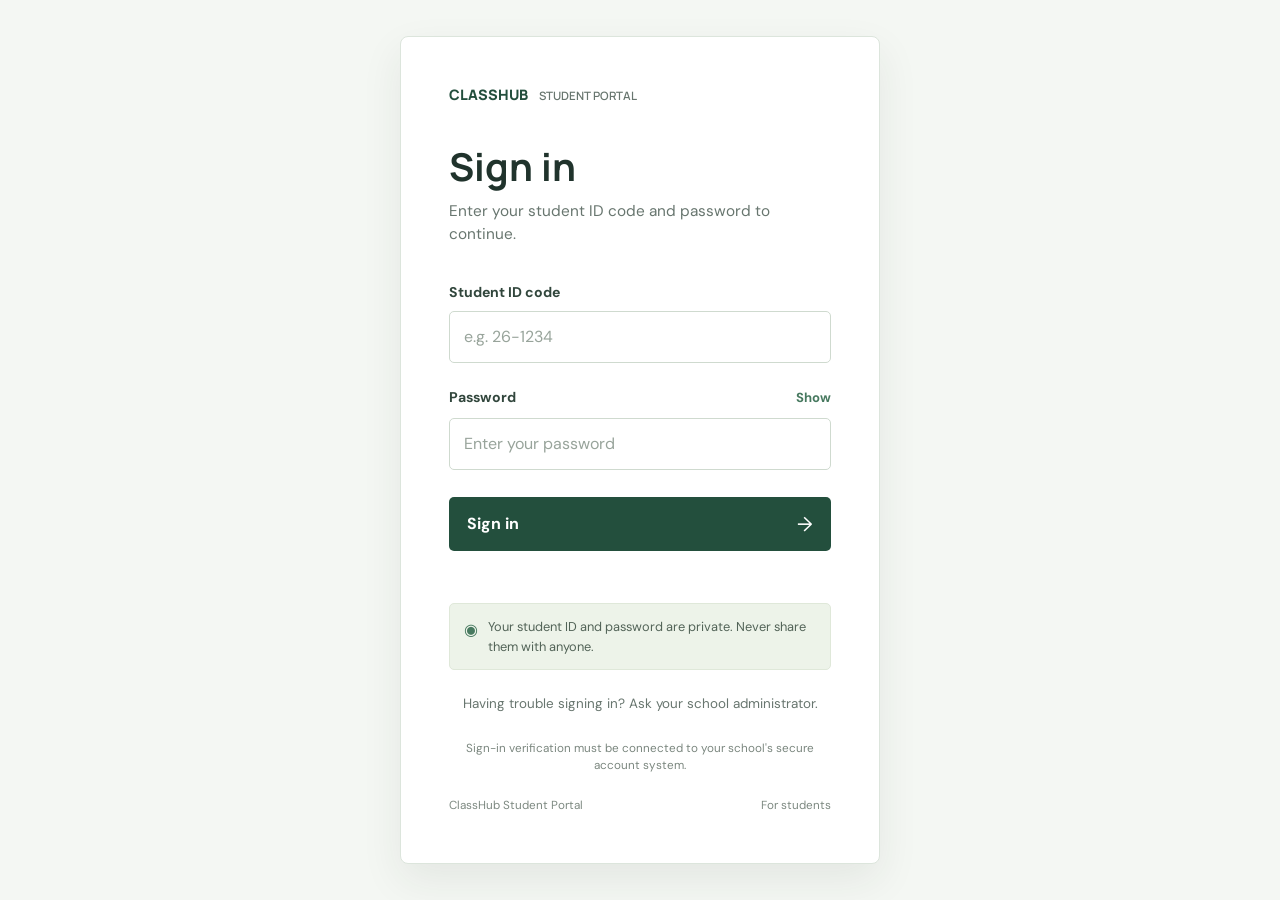
==== index.htm @ ba8769fa "Add files via upload" ====
<!DOCTYPE html>
<html lang="en">
<head>
	<meta charset="UTF-8">
	<meta name="viewport" content="width=device-width, initial-scale=1.0">
	<meta name="theme-color" content="#f4f7f3">
	<title>Student Portal | Sign in</title>
	<link rel="preconnect" href="https://fonts.googleapis.com">
	<link rel="preconnect" href="https://fonts.gstatic.com" crossorigin>
	<link href="https://fonts.googleapis.com/css2?family=DM+Sans:wght@400;500;600;700&family=Manrope:wght@500;600;700;800&display=swap" rel="stylesheet">
	<link rel="stylesheet" href="login.css">
</head>
<body>
	<main class="portal-shell">
		<section class="form-panel" id="sign-in" aria-labelledby="form-title">
			<div class="form-wrap">
				<p class="portal-brand">CLASSHUB <span>STUDENT PORTAL</span></p>
				<div class="form-heading">
					<h1 id="form-title">Sign in</h1>
					<p>Enter your student ID code and password to continue.</p>
				</div>

				<form id="studentLogin" novalidate>
					<div class="field-group">
						<label for="studentId">Student ID code</label>
						<input id="studentId" name="studentId" type="text" autocomplete="username" placeholder="e.g. 26-1234" required>
					</div>

					<div class="field-group">
						<div class="label-row">
							<label for="studentPassword">Password</label>
							<button class="text-control" id="togglePassword" type="button" aria-controls="studentPassword" aria-pressed="false">Show</button>
						</div>
						<input id="studentPassword" name="password" type="password" autocomplete="current-password" placeholder="Enter your password" required>
					</div>

					<button class="submit-button" type="submit">
						<span>Sign in</span>
						<span class="button-arrow" aria-hidden="true">&#8594;</span>
					</button>
					<p class="form-message" id="formMessage" role="status" aria-live="polite"></p>
				</form>

				<div class="security-note">
					<span class="lock-icon" aria-hidden="true">&#9673;</span>
					<p>Your student ID and password are private. Never share them with anyone.</p>
				</div>
				<p class="help-copy">Having trouble signing in? Ask your school administrator.</p>
				<p class="demo-note">Sign-in verification must be connected to your school's secure account system.</p>
			</div>
			<footer class="page-footer"><span>ClassHub Student Portal</span><span>For students</span></footer>
		</section>
	</main>

	<script>
		const passwordInput = document.getElementById("studentPassword");
		const visibilityButton = document.getElementById("togglePassword");
		const loginForm = document.getElementById("studentLogin");
		const formMessage = document.getElementById("formMessage");

		visibilityButton.addEventListener("click", () => {
			const revealPassword = passwordInput.type === "password";
			passwordInput.type = revealPassword ? "text" : "password";
			visibilityButton.textContent = revealPassword ? "Hide" : "Show";
			visibilityButton.setAttribute("aria-pressed", String(revealPassword));
		});

		loginForm.addEventListener("submit", event => {
			event.preventDefault();
			if (!loginForm.reportValidity()) return;
			window.location.assign("qwe.html");
		});
	</script>
</body>
</html>
---- login.css ----
:root {
  color-scheme: light;
  --ink: #20332c;
  --muted: #68766f;
  --forest: #234f3d;
  --moss: #b6d29a;
  --canvas: #f4f7f3;
  --line: #dce5dc;
  --focus: #337253;
}

* {
  box-sizing: border-box;
}

body {
  min-width: 320px;
  min-height: 100vh;
  margin: 0;
  color: var(--ink);
  background: var(--canvas);
  font-family: "DM Sans", sans-serif;
  line-height: 1.5;
}

button,
input {
  font: inherit;
}

button,
a {
  -webkit-tap-highlight-color: transparent;
}

.portal-shell {
  display: grid;
  min-height: 100vh;
  place-items: center;
  padding: 24px;
}

.form-panel {
  width: min(100%, 480px);
  padding: clamp(28px, 6vw, 48px);
  border: 1px solid var(--line);
  border-radius: 8px;
  background: #fff;
  box-shadow: 0 16px 42px rgb(32 51 44 / 8%);
}

.form-wrap {
  width: 100%;
}

.portal-brand {
  margin: 0 0 40px;
  color: var(--forest);
  font: 800 .9rem Manrope, sans-serif;
}

.portal-brand span {
  margin-left: 8px;
  color: var(--muted);
  font-size: .72rem;
  font-weight: 600;
}

.form-heading {
  margin-bottom: 36px;
}

.form-heading h2 {
  margin: 0 0 9px;
  font: 700 clamp(2rem, 3vw, 2.6rem)/1.2 Manrope, sans-serif;
}

.form-heading h1 {
  margin: 0 0 9px;
  font: 700 clamp(2rem, 3vw, 2.6rem)/1.2 Manrope, sans-serif;
}

.form-heading > p:last-child {
  margin: 0;
  color: var(--muted);
  font-size: .96rem;
}

#studentLogin {
  display: grid;
  gap: 22px;
}

.field-group {
  display: grid;
  gap: 8px;
}

.field-group label {
  color: #31463c;
  font-size: .88rem;
  font-weight: 700;
}

.label-row {
  display: flex;
  align-items: center;
  justify-content: space-between;
}

.field-group input {
  width: 100%;
  min-height: 52px;
  padding: 12px 14px;
  border: 1px solid #cfdacf;
  border-radius: 5px;
  outline: none;
  color: var(--ink);
  background: #fff;
  transition: border-color .16s, box-shadow .16s;
}

.field-group input::placeholder {
  color: #98a49b;
}

.field-group input:focus-visible {
  border-color: var(--focus);
  box-shadow: 0 0 0 3px rgb(51 114 83 / 16%);
}

.text-control {
  padding: 3px 0 3px 8px;
  border: 0;
  color: #47795f;
  background: transparent;
  font-size: .82rem;
  font-weight: 700;
}

.text-control:hover,
.help-copy a:hover {
  color: #203f30;
  text-decoration: underline;
}

.submit-button {
  display: flex;
  min-height: 54px;
  align-items: center;
  justify-content: space-between;
  margin-top: 5px;
  padding: 0 18px;
  border: 0;
  border-radius: 5px;
  color: white;
  background: var(--forest);
  font-weight: 700;
  transition: background .16s, transform .16s;
}

.submit-button:hover {
  transform: translateY(-1px);
  background: #183c2c;
}

.submit-button:focus-visible,
.text-control:focus-visible,
.help-copy a:focus-visible {
  outline: 3px solid #78a78a;
  outline-offset: 3px;
}

.button-arrow {
  font-size: 1.25rem;
  font-weight: 400;
}

.form-message {
  min-height: 0;
  margin: -10px 0 0;
  color: #994b32;
  font-size: .85rem;
}

.form-message:not(:empty) {
  padding: 11px 12px;
  border-left: 3px solid #c78653;
  background: #fff5e9;
}

.security-note {
  display: flex;
  align-items: flex-start;
  gap: 10px;
  margin-top: 30px;
  padding: 13px 14px;
  border: 1px solid #dfe8d9;
  border-radius: 5px;
  background: #edf3e9;
}

.lock-icon {
  padding-top: 1px;
  color: #47795f;
  font-size: 1rem;
}

.security-note p {
  margin: 0;
  color: #526357;
  font-size: .8rem;
}

.help-copy {
  margin: 24px 0 0;
  color: var(--muted);
  font-size: .84rem;
  text-align: center;
}

.help-copy a {
  color: #47795f;
  font-weight: 700;
  text-decoration: none;
}

.demo-note {
  margin: 26px 0 0;
  color: #7b877f;
  font-size: .73rem;
  text-align: center;
}

.page-footer {
  display: flex;
  justify-content: space-between;
  gap: 12px;
  padding-top: 22px;
  color: #7d8981;
  font-size: .73rem;
}

@media (max-width: 700px) {
  .portal-shell {
    padding: 18px;
  }

  .form-panel {
    padding: 30px 24px;
  }

  .portal-brand {
    margin-bottom: 34px;
  }

  .form-heading {
    margin-bottom: 30px;
  }
}

@media (prefers-reduced-motion: reduce) {
  *, *::before, *::after {
    scroll-behavior: auto !important;
    animation-duration: .01ms !important;
    animation-iteration-count: 1 !important;
    transition-duration: .01ms !important;
  }
}
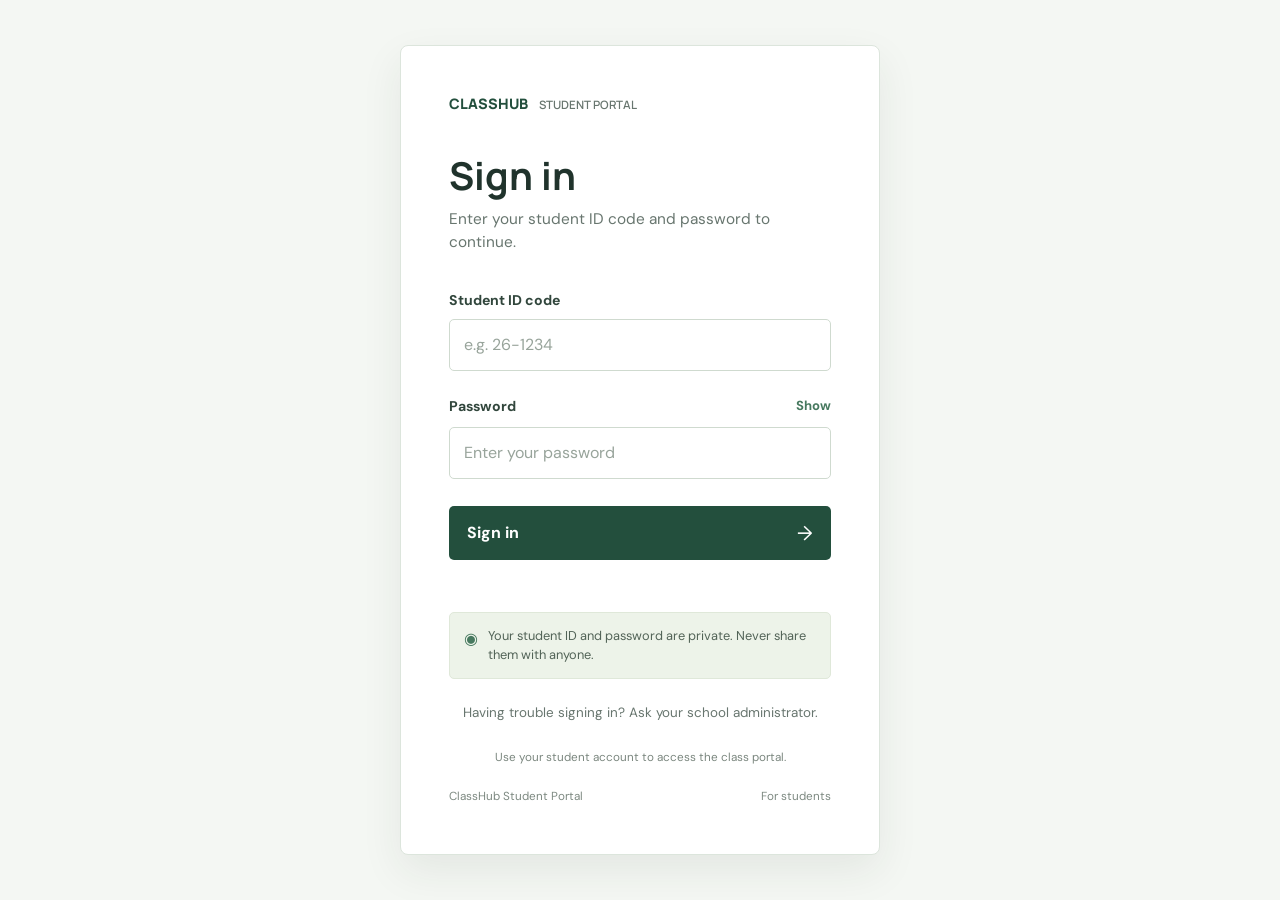
==== commit 0f84dee8: "Add files via upload" ====
--- a/index.htm
+++ b/index.htm
@@ -46,7 +46,7 @@
 					<p>Your student ID and password are private. Never share them with anyone.</p>
 				</div>
 				<p class="help-copy">Having trouble signing in? Ask your school administrator.</p>
-				<p class="demo-note">Sign-in verification must be connected to your school's secure account system.</p>
+				<p class="demo-note">Use your student account to access the class portal.</p>
 			</div>
 			<footer class="page-footer"><span>ClassHub Student Portal</span><span>For students</span></footer>
 		</section>
@@ -57,6 +57,16 @@
 		const visibilityButton = document.getElementById("togglePassword");
 		const loginForm = document.getElementById("studentLogin");
 		const formMessage = document.getElementById("formMessage");
+		const offlineAlertKey = "classhub-offline-session-ended";
+
+		try {
+			if (sessionStorage.getItem(offlineAlertKey) === "true") {
+				sessionStorage.removeItem(offlineAlertKey);
+				alert("Session Terminated: Offline for 30 seconds.\nLogging out...");
+			}
+		} catch {
+			// Sign-in remains available when session storage is disabled.
+		}
 
 		visibilityButton.addEventListener("click", () => {
 			const revealPassword = passwordInput.type === "password";
@@ -68,7 +78,38 @@
 		loginForm.addEventListener("submit", event => {
 			event.preventDefault();
 			if (!loginForm.reportValidity()) return;
-			window.location.assign("qwe.html");
+			formMessage.textContent = "";
+			if (window.location.protocol === "file:") {
+				formMessage.textContent = "Open the portal at http://127.0.0.1:8000/ so the sign-in server can verify your account.";
+				return;
+			}
+			const submitButton = loginForm.querySelector(".submit-button");
+			submitButton.disabled = true;
+			fetch("/api/login", {
+				method: "POST",
+				headers: { "Content-Type": "application/json" },
+				body: JSON.stringify({
+					studentId: document.getElementById("studentId").value,
+					password: passwordInput.value
+				})
+			})
+				.then(async response => {
+					const contentType = response.headers.get("content-type") || "";
+					if (!contentType.includes("application/json")) {
+						throw new Error("The sign-in server returned an unexpected response. Open the portal at http://127.0.0.1:8000/ and try again.");
+					}
+					const result = await response.json().catch(() => {
+						throw new Error("The sign-in server returned an invalid response. Restart the server and try again.");
+					});
+					if (!response.ok) throw new Error(result.error || "Sign-in failed.");
+					window.location.assign("/qwe.html");
+				})
+				.catch(error => {
+					formMessage.textContent = error.message === "Failed to fetch"
+						? "Unable to reach the sign-in server. Start the ClassHub server and try again."
+						: error.message;
+					submitButton.disabled = false;
+				});
 		});
 	</script>
 </body>
--- a/login.css
+++ b/login.css
@@ -36,6 +36,7 @@
 .portal-shell {
   display: grid;
   min-height: 100vh;
+  min-height: 100svh;
   place-items: center;
   padding: 24px;
 }
@@ -68,11 +69,6 @@
 
 .form-heading {
   margin-bottom: 36px;
-}
-
-.form-heading h2 {
-  margin: 0 0 9px;
-  font: 700 clamp(2rem, 3vw, 2.6rem)/1.2 Manrope, sans-serif;
 }
 
 .form-heading h1 {
@@ -243,11 +239,11 @@
 
 @media (max-width: 700px) {
   .portal-shell {
-    padding: 18px;
+    padding: 20px;
   }
 
   .form-panel {
-    padding: 30px 24px;
+    padding: 28px clamp(20px, 6vw, 30px);
   }
 
   .portal-brand {
@@ -256,6 +252,45 @@
 
   .form-heading {
     margin-bottom: 30px;
+  }
+}
+
+@media (max-width: 380px) {
+  .portal-shell {
+    padding: 12px;
+  }
+
+  .form-panel {
+    padding: 24px 18px;
+  }
+
+  .portal-brand {
+    margin-bottom: 26px;
+  }
+
+  .form-heading {
+    margin-bottom: 24px;
+  }
+
+  #studentLogin {
+    gap: 18px;
+  }
+
+  .security-note {
+    margin-top: 22px;
+  }
+
+  .help-copy {
+    margin-top: 20px;
+  }
+
+  .demo-note {
+    margin-top: 20px;
+  }
+
+  .page-footer {
+    flex-wrap: wrap;
+    font-size: .7rem;
   }
 }
 
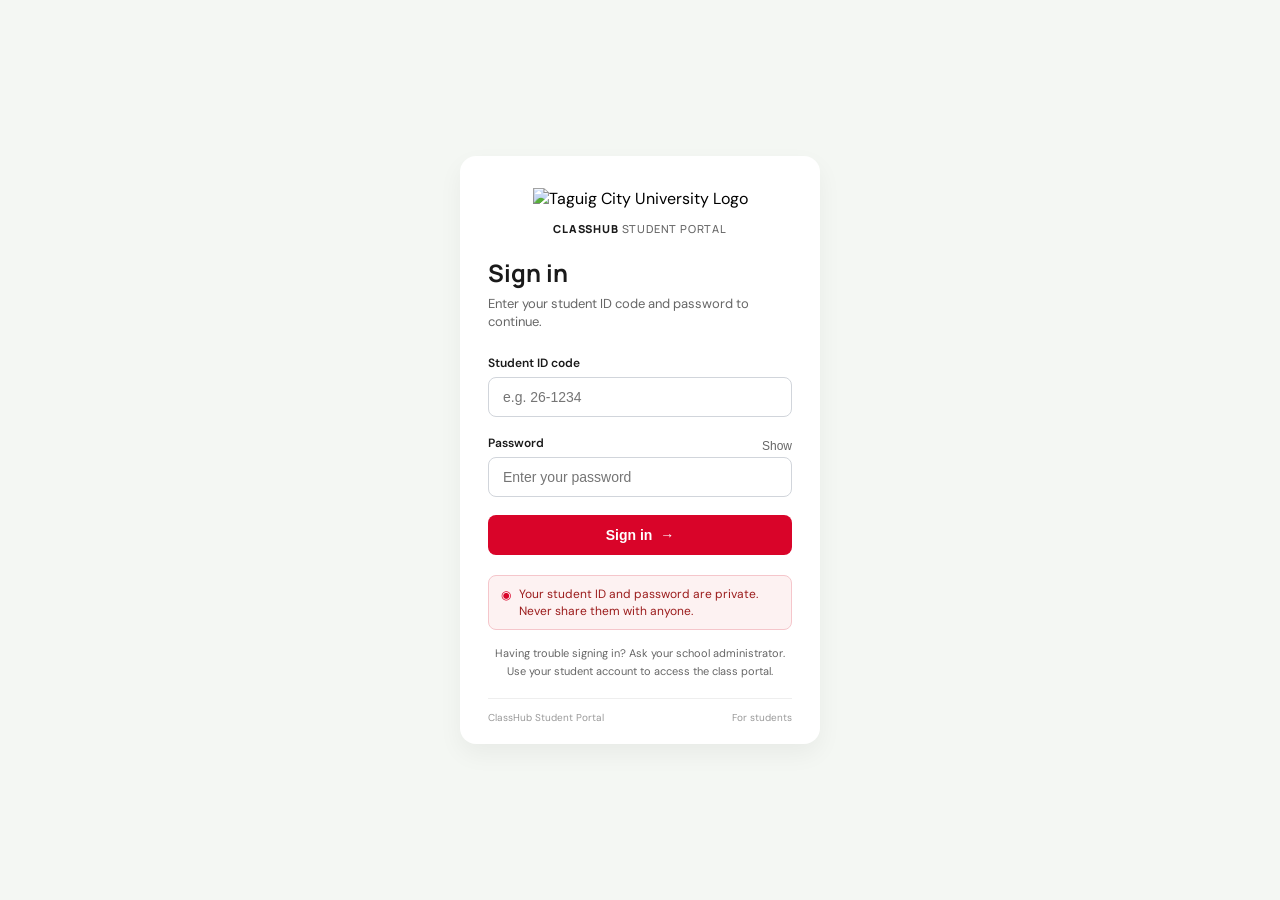
==== commit 653ff2ac: "Update index.html" ====
--- a/index.htm
+++ b/index.htm
@@ -1,116 +1,288 @@
 <!DOCTYPE html>
 <html lang="en">
 <head>
-	<meta charset="UTF-8">
-	<meta name="viewport" content="width=device-width, initial-scale=1.0">
-	<meta name="theme-color" content="#f4f7f3">
-	<title>Student Portal | Sign in</title>
-	<link rel="preconnect" href="https://fonts.googleapis.com">
-	<link rel="preconnect" href="https://fonts.gstatic.com" crossorigin>
-	<link href="https://fonts.googleapis.com/css2?family=DM+Sans:wght@400;500;600;700&family=Manrope:wght@500;600;700;800&display=swap" rel="stylesheet">
-	<link rel="stylesheet" href="login.css">
+        <meta charset="UTF-8">
+        <meta name="viewport" content="width=device-width, initial-scale=1.0">
+        <meta name="theme-color" content="#f4f7f3">
+        <title>Student Portal | Sign in</title>
+        <link rel="preconnect" href="https://fonts.googleapis.com">
+        <link rel="preconnect" href="https://fonts.gstatic.com" crossorigin>
+        <link href="https://fonts.googleapis.com/css2?family=DM+Sans:wght@400;500;600;700&family=Manrope:wght@500;600;700;800&display=swap" rel="stylesheet">
+        
+        <style>
+                :root {
+                        --tcu-red: #d90429;
+                        --tcu-red-dark: #b80423;
+                        --tcu-red-light: #fdf2f2;
+                        --tcu-red-border: #f5c6cb;
+                        --text-primary: #1a1a1a;
+                        --text-muted: #666666;
+                        --bg-page: #f4f7f3;
+                }
+
+                body {
+                        margin: 0;
+                        padding: 0;
+                        font-family: 'DM Sans', -apple-system, BlinkMacSystemFont, "Segoe UI", Roboto, sans-serif;
+                        background-color: var(--bg-page);
+                        display: flex;
+                        justify-content: center;
+                        align-items: center;
+                        min-height: 100vh;
+                }
+
+                .portal-shell {
+                        width: 100%;
+                        max-width: 400px;
+                        padding: 20px;
+                        box-sizing: border-box;
+                }
+
+                .form-panel {
+                        background: #ffffff;
+                        border-radius: 16px;
+                        box-shadow: 0 10px 25px rgba(0, 0, 0, 0.05);
+                        padding: 32px 28px 20px 28px;
+                }
+
+                .logo-wrap {
+                        text-align: center;
+                        margin-bottom: 12px;
+                }
+
+                .school-logo {
+                        width: 80px;
+                        height: 80px;
+                        object-fit: contain;
+                }
+
+                .portal-brand {
+                        font-family: 'Manrope', sans-serif;
+                        font-size: 11px;
+                        font-weight: 800;
+                        letter-spacing: 0.8px;
+                        color: var(--text-primary);
+                        text-align: center;
+                        margin-top: 0;
+                        margin-bottom: 20px;
+                }
+
+                .portal-brand span {
+                        font-weight: 500;
+                        color: var(--text-muted);
+                }
+
+                .form-heading h1 {
+                        font-family: 'Manrope', sans-serif;
+                        font-size: 24px;
+                        font-weight: 700;
+                        margin: 0 0 6px 0;
+                        color: var(--text-primary);
+                }
+
+                .form-heading p {
+                        font-size: 13px;
+                        color: var(--text-muted);
+                        margin-top: 0;
+                        margin-bottom: 24px;
+                        line-height: 1.4;
+                }
+
+                .field-group {
+                        margin-bottom: 18px;
+                }
+
+                .field-group label {
+                        display: block;
+                        font-size: 12px;
+                        font-weight: 600;
+                        color: var(--text-primary);
+                        margin-bottom: 6px;
+                }
+
+                .label-row {
+                        display: flex;
+                        justify-content: space-between;
+                        align-items: center;
+                }
+
+                .text-control {
+                        background: none;
+                        border: none;
+                        font-size: 12px;
+                        color: var(--text-muted);
+                        cursor: pointer;
+                        padding: 0;
+                }
+
+                .text-control:hover {
+                        color: var(--tcu-red);
+                }
+
+                input[type="text"],
+                input[type="password"] {
+                        width: 100%;
+                        padding: 11px 14px;
+                        border: 1px solid #d1d5db;
+                        border-radius: 8px;
+                        font-size: 14px;
+                        box-sizing: border-box;
+                        outline: none;
+                        transition: border-color 0.2s, box-shadow 0.2s;
+                }
+
+                /* TCU Red Border pag nag-focus sa input */
+                input[type="text"]:focus,
+                input[type="password"]:focus {
+                        border-color: var(--tcu-red);
+                        box-shadow: 0 0 0 3px rgba(217, 4, 41, 0.1);
+                }
+
+                /* TCU Red Submit Button */
+                .submit-button {
+                        width: 100%;
+                        background-color: var(--tcu-red);
+                        color: #ffffff;
+                        border: none;
+                        border-radius: 8px;
+                        padding: 12px;
+                        font-size: 14px;
+                        font-weight: 600;
+                        cursor: pointer;
+                        display: flex;
+                        justify-content: center;
+                        align-items: center;
+                        gap: 8px;
+                        margin-top: 10px;
+                        transition: background-color 0.2s;
+                }
+
+                .submit-button:hover {
+                        background-color: var(--tcu-red-dark);
+                }
+
+                .submit-button:disabled {
+                        background-color: #e5e7eb;
+                        color: #9ca3af;
+                        cursor: not-allowed;
+                }
+
+                .form-message {
+                        font-size: 12px;
+                        color: var(--tcu-red);
+                        margin-top: 10px;
+                        text-align: center;
+                }
+
+                /* Security Note Styling */
+                .security-note {
+                        background-color: var(--tcu-red-light);
+                        border: 1px solid var(--tcu-red-border);
+                        border-radius: 8px;
+                        padding: 10px 12px;
+                        display: flex;
+                        align-items: flex-start;
+                        gap: 8px;
+                        margin-top: 20px;
+                        margin-bottom: 16px;
+                }
+
+                .security-note .lock-icon {
+                        color: var(--tcu-red);
+                        font-size: 12px;
+                        margin-top: 1px;
+                }
+
+                .security-note p {
+                        margin: 0;
+                        font-size: 12px;
+                        color: #9b1c1c;
+                        line-height: 1.4;
+                }
+
+                .help-copy, .demo-note {
+                        font-size: 11px;
+                        color: var(--text-muted);
+                        text-align: center;
+                        margin: 4px 0;
+                }
+
+                .page-footer {
+                        display: flex;
+                        justify-content: space-between;
+                        margin-top: 20px;
+                        padding-top: 12px;
+                        border-top: 1px solid #eeeeee;
+                        font-size: 10px;
+                        color: #999999;
+                }
+        </style>
 </head>
 <body>
-	<main class="portal-shell">
-		<section class="form-panel" id="sign-in" aria-labelledby="form-title">
-			<div class="form-wrap">
-				<p class="portal-brand">CLASSHUB <span>STUDENT PORTAL</span></p>
-				<div class="form-heading">
-					<h1 id="form-title">Sign in</h1>
-					<p>Enter your student ID code and password to continue.</p>
-				</div>
-
-				<form id="studentLogin" novalidate>
-					<div class="field-group">
-						<label for="studentId">Student ID code</label>
-						<input id="studentId" name="studentId" type="text" autocomplete="username" placeholder="e.g. 26-1234" required>
-					</div>
-
-					<div class="field-group">
-						<div class="label-row">
-							<label for="studentPassword">Password</label>
-							<button class="text-control" id="togglePassword" type="button" aria-controls="studentPassword" aria-pressed="false">Show</button>
-						</div>
-						<input id="studentPassword" name="password" type="password" autocomplete="current-password" placeholder="Enter your password" required>
-					</div>
-
-					<button class="submit-button" type="submit">
-						<span>Sign in</span>
-						<span class="button-arrow" aria-hidden="true">&#8594;</span>
-					</button>
-					<p class="form-message" id="formMessage" role="status" aria-live="polite"></p>
-				</form>
-
-				<div class="security-note">
-					<span class="lock-icon" aria-hidden="true">&#9673;</span>
-					<p>Your student ID and password are private. Never share them with anyone.</p>
-				</div>
-				<p class="help-copy">Having trouble signing in? Ask your school administrator.</p>
-				<p class="demo-note">Use your student account to access the class portal.</p>
-			</div>
-			<footer class="page-footer"><span>ClassHub Student Portal</span><span>For students</span></footer>
-		</section>
-	</main>
-
-	<script>
-		const passwordInput = document.getElementById("studentPassword");
-		const visibilityButton = document.getElementById("togglePassword");
-		const loginForm = document.getElementById("studentLogin");
-		const formMessage = document.getElementById("formMessage");
-		const offlineAlertKey = "classhub-offline-session-ended";
-
-		try {
-			if (sessionStorage.getItem(offlineAlertKey) === "true") {
-				sessionStorage.removeItem(offlineAlertKey);
-				alert("Session Terminated: Offline for 30 seconds.\nLogging out...");
-			}
-		} catch {
-			// Sign-in remains available when session storage is disabled.
-		}
-
-		visibilityButton.addEventListener("click", () => {
-			const revealPassword = passwordInput.type === "password";
-			passwordInput.type = revealPassword ? "text" : "password";
-			visibilityButton.textContent = revealPassword ? "Hide" : "Show";
-			visibilityButton.setAttribute("aria-pressed", String(revealPassword));
-		});
-
-		loginForm.addEventListener("submit", event => {
-			event.preventDefault();
-			if (!loginForm.reportValidity()) return;
-			formMessage.textContent = "";
-			if (window.location.protocol === "file:") {
-				formMessage.textContent = "Open the portal at http://127.0.0.1:8000/ so the sign-in server can verify your account.";
-				return;
-			}
-			const submitButton = loginForm.querySelector(".submit-button");
-			submitButton.disabled = true;
-			fetch("/api/login", {
-				method: "POST",
-				headers: { "Content-Type": "application/json" },
-				body: JSON.stringify({
-					studentId: document.getElementById("studentId").value,
-					password: passwordInput.value
-				})
-			})
-				.then(async response => {
-					const contentType = response.headers.get("content-type") || "";
-					if (!contentType.includes("application/json")) {
-						throw new Error("The sign-in server returned an unexpected response. Open the portal at http://127.0.0.1:8000/ and try again.");
-					}
-					const result = await response.json().catch(() => {
-						throw new Error("The sign-in server returned an invalid response. Restart the server and try again.");
-					});
-					if (!response.ok) throw new Error(result.error || "Sign-in failed.");
-					window.location.assign("/qwe.html");
-				})
-				.catch(error => {
-					formMessage.textContent = error.message === "Failed to fetch"
-						? "Unable to reach the sign-in server. Start the ClassHub server and try again."
-						: error.message;
-					submitButton.disabled = false;
-				});
-		});
-	</script>
-</body>
-</html>
+        <main class="portal-shell">
+                <section class="form-panel" id="sign-in" aria-labelledby="form-title">
+                        <div class="form-wrap">
+                                <!-- TCU LOGO -->
+                                <div class="logo-wrap">
+                                        <img src="TCU LOGO.png" alt="Taguig City University Logo" class="school-logo">
+                                </div>
+
+                                <p class="portal-brand">CLASSHUB <span>STUDENT PORTAL</span></p>
+                                
+                                <div class="form-heading">
+                                        <h1 id="form-title">Sign in</h1>
+                                        <p>Enter your student ID code and password to continue.</p>
+                                </div>
+
+                                <form id="studentLogin" novalidate>
+                                        <div class="field-group">
+                                                <label for="studentId">Student ID code</label>
+                                                <input id="studentId" name="studentId" type="text" autocomplete="username" placeholder="e.g. 26-1234" required>
+                                        </div>
+
+                                        <div class="field-group">
+                                                <div class="label-row">
+                                                        <label for="studentPassword">Password</label>
+                                                        <button class="text-control" id="togglePassword" type="button" aria-controls="studentPassword" aria-pressed="false">Show</button>
+                                                </div>
+                                                <input id="studentPassword" name="password" type="password" autocomplete="current-password" placeholder="Enter your password" required>
+                                        </div>
+
+                                        <button class="submit-button" type="submit">
+                                                <span>Sign in</span>
+                                                <span class="button-arrow" aria-hidden="true">&#8594;</span>
+                                        </button>
+                                        <p class="form-message" id="formMessage" role="status" aria-live="polite"></p>
+                                </form>
+
+                                <div class="security-note">
+                                        <span class="lock-icon" aria-hidden="true">&#9673;</span>
+                                        <p>Your student ID and password are private. Never share them with anyone.</p>
+                                </div>
+                                <p class="help-copy">Having trouble signing in? Ask your school administrator.</p>
+                                <p class="demo-note">Use your student account to access the class portal.</p>
+                        </div>
+                        <footer class="page-footer"><span>ClassHub Student Portal</span><span>For students</span></footer>
+                </section>
+        </main>
+
+        <script>
+                const passwordInput = document.getElementById("studentPassword");
+                const visibilityButton = document.getElementById("togglePassword");
+                const loginForm = document.getElementById("studentLogin");
+                const formMessage = document.getElementById("formMessage");
+                const offlineAlertKey = "classhub-offline-session-ended";
+
+                try {
+                        if (sessionStorage.getItem(offlineAlertKey) === "true") {
+                                sessionStorage.removeItem(offlineAlertKey);
+                                alert("Session Terminated: Offline for 30 seconds.\nLogging out...");
+                        }
+                } catch {
+                        // Sign-in remains available when session storage is disabled.
+                }
+
+                visibilityButton.addEventListener("click", () => {
+                        const revealPassword = passwordInput.type === "password";
+                        passwordInput.type = revealPassword ? "text" : "password";
+                        visibilityButton.textContent =
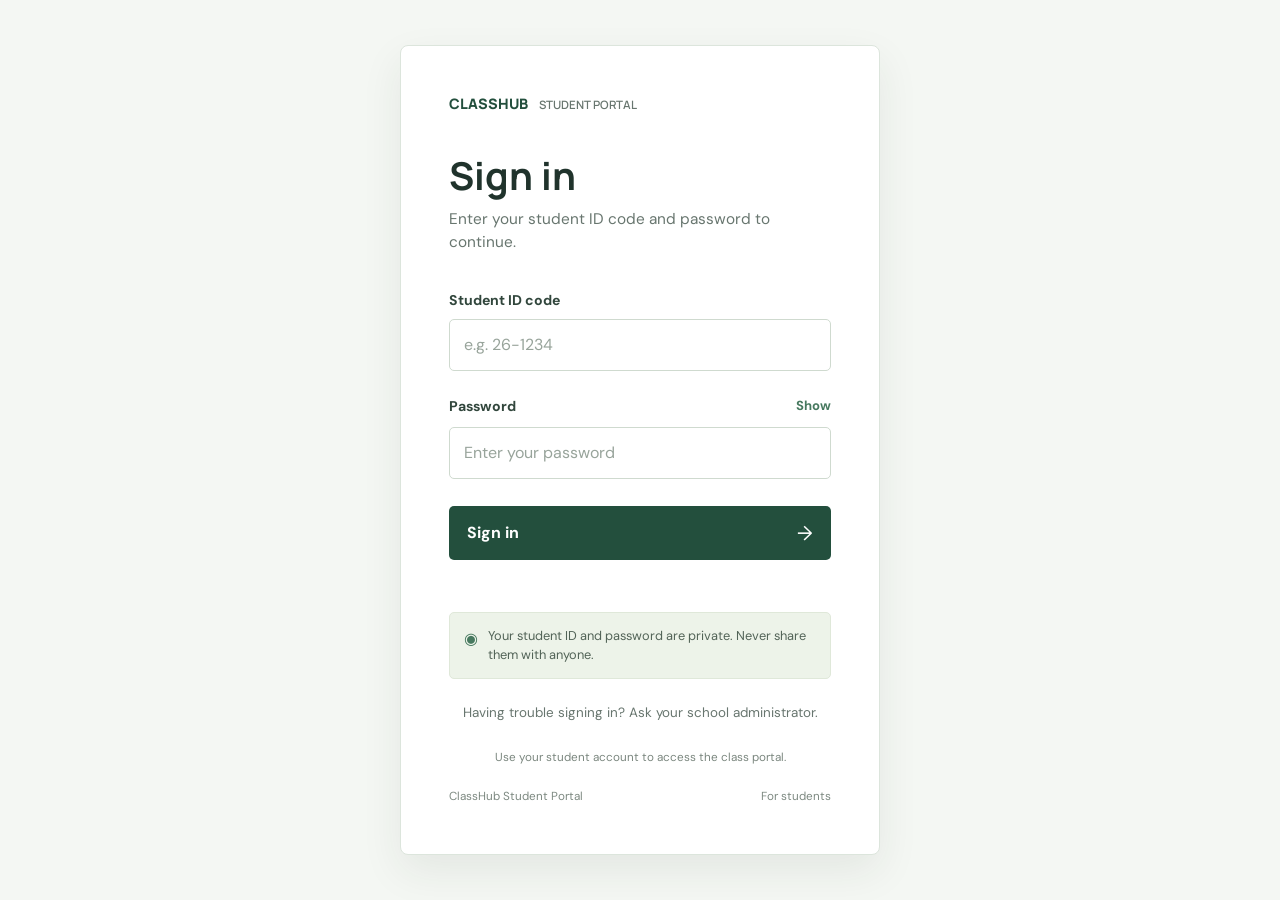
==== commit 73b66bdf: "Add files via upload" ====
--- a/index.htm
+++ b/index.htm
@@ -1,288 +1,116 @@
 <!DOCTYPE html>
 <html lang="en">
 <head>
-        <meta charset="UTF-8">
-        <meta name="viewport" content="width=device-width, initial-scale=1.0">
-        <meta name="theme-color" content="#f4f7f3">
-        <title>Student Portal | Sign in</title>
-        <link rel="preconnect" href="https://fonts.googleapis.com">
-        <link rel="preconnect" href="https://fonts.gstatic.com" crossorigin>
-        <link href="https://fonts.googleapis.com/css2?family=DM+Sans:wght@400;500;600;700&family=Manrope:wght@500;600;700;800&display=swap" rel="stylesheet">
-        
-        <style>
-                :root {
-                        --tcu-red: #d90429;
-                        --tcu-red-dark: #b80423;
-                        --tcu-red-light: #fdf2f2;
-                        --tcu-red-border: #f5c6cb;
-                        --text-primary: #1a1a1a;
-                        --text-muted: #666666;
-                        --bg-page: #f4f7f3;
-                }
-
-                body {
-                        margin: 0;
-                        padding: 0;
-                        font-family: 'DM Sans', -apple-system, BlinkMacSystemFont, "Segoe UI", Roboto, sans-serif;
-                        background-color: var(--bg-page);
-                        display: flex;
-                        justify-content: center;
-                        align-items: center;
-                        min-height: 100vh;
-                }
-
-                .portal-shell {
-                        width: 100%;
-                        max-width: 400px;
-                        padding: 20px;
-                        box-sizing: border-box;
-                }
-
-                .form-panel {
-                        background: #ffffff;
-                        border-radius: 16px;
-                        box-shadow: 0 10px 25px rgba(0, 0, 0, 0.05);
-                        padding: 32px 28px 20px 28px;
-                }
-
-                .logo-wrap {
-                        text-align: center;
-                        margin-bottom: 12px;
-                }
-
-                .school-logo {
-                        width: 80px;
-                        height: 80px;
-                        object-fit: contain;
-                }
-
-                .portal-brand {
-                        font-family: 'Manrope', sans-serif;
-                        font-size: 11px;
-                        font-weight: 800;
-                        letter-spacing: 0.8px;
-                        color: var(--text-primary);
-                        text-align: center;
-                        margin-top: 0;
-                        margin-bottom: 20px;
-                }
-
-                .portal-brand span {
-                        font-weight: 500;
-                        color: var(--text-muted);
-                }
-
-                .form-heading h1 {
-                        font-family: 'Manrope', sans-serif;
-                        font-size: 24px;
-                        font-weight: 700;
-                        margin: 0 0 6px 0;
-                        color: var(--text-primary);
-                }
-
-                .form-heading p {
-                        font-size: 13px;
-                        color: var(--text-muted);
-                        margin-top: 0;
-                        margin-bottom: 24px;
-                        line-height: 1.4;
-                }
-
-                .field-group {
-                        margin-bottom: 18px;
-                }
-
-                .field-group label {
-                        display: block;
-                        font-size: 12px;
-                        font-weight: 600;
-                        color: var(--text-primary);
-                        margin-bottom: 6px;
-                }
-
-                .label-row {
-                        display: flex;
-                        justify-content: space-between;
-                        align-items: center;
-                }
-
-                .text-control {
-                        background: none;
-                        border: none;
-                        font-size: 12px;
-                        color: var(--text-muted);
-                        cursor: pointer;
-                        padding: 0;
-                }
-
-                .text-control:hover {
-                        color: var(--tcu-red);
-                }
-
-                input[type="text"],
-                input[type="password"] {
-                        width: 100%;
-                        padding: 11px 14px;
-                        border: 1px solid #d1d5db;
-                        border-radius: 8px;
-                        font-size: 14px;
-                        box-sizing: border-box;
-                        outline: none;
-                        transition: border-color 0.2s, box-shadow 0.2s;
-                }
-
-                /* TCU Red Border pag nag-focus sa input */
-                input[type="text"]:focus,
-                input[type="password"]:focus {
-                        border-color: var(--tcu-red);
-                        box-shadow: 0 0 0 3px rgba(217, 4, 41, 0.1);
-                }
-
-                /* TCU Red Submit Button */
-                .submit-button {
-                        width: 100%;
-                        background-color: var(--tcu-red);
-                        color: #ffffff;
-                        border: none;
-                        border-radius: 8px;
-                        padding: 12px;
-                        font-size: 14px;
-                        font-weight: 600;
-                        cursor: pointer;
-                        display: flex;
-                        justify-content: center;
-                        align-items: center;
-                        gap: 8px;
-                        margin-top: 10px;
-                        transition: background-color 0.2s;
-                }
-
-                .submit-button:hover {
-                        background-color: var(--tcu-red-dark);
-                }
-
-                .submit-button:disabled {
-                        background-color: #e5e7eb;
-                        color: #9ca3af;
-                        cursor: not-allowed;
-                }
-
-                .form-message {
-                        font-size: 12px;
-                        color: var(--tcu-red);
-                        margin-top: 10px;
-                        text-align: center;
-                }
-
-                /* Security Note Styling */
-                .security-note {
-                        background-color: var(--tcu-red-light);
-                        border: 1px solid var(--tcu-red-border);
-                        border-radius: 8px;
-                        padding: 10px 12px;
-                        display: flex;
-                        align-items: flex-start;
-                        gap: 8px;
-                        margin-top: 20px;
-                        margin-bottom: 16px;
-                }
-
-                .security-note .lock-icon {
-                        color: var(--tcu-red);
-                        font-size: 12px;
-                        margin-top: 1px;
-                }
-
-                .security-note p {
-                        margin: 0;
-                        font-size: 12px;
-                        color: #9b1c1c;
-                        line-height: 1.4;
-                }
-
-                .help-copy, .demo-note {
-                        font-size: 11px;
-                        color: var(--text-muted);
-                        text-align: center;
-                        margin: 4px 0;
-                }
-
-                .page-footer {
-                        display: flex;
-                        justify-content: space-between;
-                        margin-top: 20px;
-                        padding-top: 12px;
-                        border-top: 1px solid #eeeeee;
-                        font-size: 10px;
-                        color: #999999;
-                }
-        </style>
+	<meta charset="UTF-8">
+	<meta name="viewport" content="width=device-width, initial-scale=1.0">
+	<meta name="theme-color" content="#f4f7f3">
+	<title>Student Portal | Sign in</title>
+	<link rel="preconnect" href="https://fonts.googleapis.com">
+	<link rel="preconnect" href="https://fonts.gstatic.com" crossorigin>
+	<link href="https://fonts.googleapis.com/css2?family=DM+Sans:wght@400;500;600;700&family=Manrope:wght@500;600;700;800&display=swap" rel="stylesheet">
+	<link rel="stylesheet" href="login.css">
 </head>
 <body>
-        <main class="portal-shell">
-                <section class="form-panel" id="sign-in" aria-labelledby="form-title">
-                        <div class="form-wrap">
-                                <!-- TCU LOGO -->
-                                <div class="logo-wrap">
-                                        <img src="TCU LOGO.png" alt="Taguig City University Logo" class="school-logo">
-                                </div>
+	<main class="portal-shell">
+		<section class="form-panel" id="sign-in" aria-labelledby="form-title">
+			<div class="form-wrap">
+				<p class="portal-brand">CLASSHUB <span>STUDENT PORTAL</span></p>
+				<div class="form-heading">
+					<h1 id="form-title">Sign in</h1>
+					<p>Enter your student ID code and password to continue.</p>
+				</div>
 
-                                <p class="portal-brand">CLASSHUB <span>STUDENT PORTAL</span></p>
-                                
-                                <div class="form-heading">
-                                        <h1 id="form-title">Sign in</h1>
-                                        <p>Enter your student ID code and password to continue.</p>
-                                </div>
+				<form id="studentLogin" novalidate>
+					<div class="field-group">
+						<label for="studentId">Student ID code</label>
+						<input id="studentId" name="studentId" type="text" autocomplete="username" placeholder="e.g. 26-1234" required>
+					</div>
 
-                                <form id="studentLogin" novalidate>
-                                        <div class="field-group">
-                                                <label for="studentId">Student ID code</label>
-                                                <input id="studentId" name="studentId" type="text" autocomplete="username" placeholder="e.g. 26-1234" required>
-                                        </div>
+					<div class="field-group">
+						<div class="label-row">
+							<label for="studentPassword">Password</label>
+							<button class="text-control" id="togglePassword" type="button" aria-controls="studentPassword" aria-pressed="false">Show</button>
+						</div>
+						<input id="studentPassword" name="password" type="password" autocomplete="current-password" placeholder="Enter your password" required>
+					</div>
 
-                                        <div class="field-group">
-                                                <div class="label-row">
-                                                        <label for="studentPassword">Password</label>
-                                                        <button class="text-control" id="togglePassword" type="button" aria-controls="studentPassword" aria-pressed="false">Show</button>
-                                                </div>
-                                                <input id="studentPassword" name="password" type="password" autocomplete="current-password" placeholder="Enter your password" required>
-                                        </div>
+					<button class="submit-button" type="submit">
+						<span>Sign in</span>
+						<span class="button-arrow" aria-hidden="true">&#8594;</span>
+					</button>
+					<p class="form-message" id="formMessage" role="status" aria-live="polite"></p>
+				</form>
 
-                                        <button class="submit-button" type="submit">
-                                                <span>Sign in</span>
-                                                <span class="button-arrow" aria-hidden="true">&#8594;</span>
-                                        </button>
-                                        <p class="form-message" id="formMessage" role="status" aria-live="polite"></p>
-                                </form>
+				<div class="security-note">
+					<span class="lock-icon" aria-hidden="true">&#9673;</span>
+					<p>Your student ID and password are private. Never share them with anyone.</p>
+				</div>
+				<p class="help-copy">Having trouble signing in? Ask your school administrator.</p>
+				<p class="demo-note">Use your student account to access the class portal.</p>
+			</div>
+			<footer class="page-footer"><span>ClassHub Student Portal</span><span>For students</span></footer>
+		</section>
+	</main>
 
-                                <div class="security-note">
-                                        <span class="lock-icon" aria-hidden="true">&#9673;</span>
-                                        <p>Your student ID and password are private. Never share them with anyone.</p>
-                                </div>
-                                <p class="help-copy">Having trouble signing in? Ask your school administrator.</p>
-                                <p class="demo-note">Use your student account to access the class portal.</p>
-                        </div>
-                        <footer class="page-footer"><span>ClassHub Student Portal</span><span>For students</span></footer>
-                </section>
-        </main>
+	<script>
+		const passwordInput = document.getElementById("studentPassword");
+		const visibilityButton = document.getElementById("togglePassword");
+		const loginForm = document.getElementById("studentLogin");
+		const formMessage = document.getElementById("formMessage");
+		const offlineAlertKey = "classhub-offline-session-ended";
 
-        <script>
-                const passwordInput = document.getElementById("studentPassword");
-                const visibilityButton = document.getElementById("togglePassword");
-                const loginForm = document.getElementById("studentLogin");
-                const formMessage = document.getElementById("formMessage");
-                const offlineAlertKey = "classhub-offline-session-ended";
+		try {
+			if (sessionStorage.getItem(offlineAlertKey) === "true") {
+				sessionStorage.removeItem(offlineAlertKey);
+				alert("Session Terminated: Offline for 30 seconds.\nLogging out...");
+			}
+		} catch {
+			// Sign-in remains available when session storage is disabled.
+		}
 
-                try {
-                        if (sessionStorage.getItem(offlineAlertKey) === "true") {
-                                sessionStorage.removeItem(offlineAlertKey);
-                                alert("Session Terminated: Offline for 30 seconds.\nLogging out...");
-                        }
-                } catch {
-                        // Sign-in remains available when session storage is disabled.
-                }
+		visibilityButton.addEventListener("click", () => {
+			const revealPassword = passwordInput.type === "password";
+			passwordInput.type = revealPassword ? "text" : "password";
+			visibilityButton.textContent = revealPassword ? "Hide" : "Show";
+			visibilityButton.setAttribute("aria-pressed", String(revealPassword));
+		});
 
-                visibilityButton.addEventListener("click", () => {
-                        const revealPassword = passwordInput.type === "password";
-                        passwordInput.type = revealPassword ? "text" : "password";
-                        visibilityButton.textContent =
+		loginForm.addEventListener("submit", event => {
+			event.preventDefault();
+			if (!loginForm.reportValidity()) return;
+			formMessage.textContent = "";
+			if (window.location.protocol === "file:") {
+				formMessage.textContent = "Open the portal at http://127.0.0.1:8000/ so the sign-in server can verify your account.";
+				return;
+			}
+			const submitButton = loginForm.querySelector(".submit-button");
+			submitButton.disabled = true;
+			fetch("/api/login", {
+				method: "POST",
+				headers: { "Content-Type": "application/json" },
+				body: JSON.stringify({
+					studentId: document.getElementById("studentId").value,
+					password: passwordInput.value
+				})
+			})
+				.then(async response => {
+					const contentType = response.headers.get("content-type") || "";
+					if (!contentType.includes("application/json")) {
+						throw new Error("The sign-in server returned an unexpected response. Open the portal at http://127.0.0.1:8000/ and try again.");
+					}
+					const result = await response.json().catch(() => {
+						throw new Error("The sign-in server returned an invalid response. Restart the server and try again.");
+					});
+					if (!response.ok) throw new Error(result.error || "Sign-in failed.");
+					window.location.assign("/qwe.html");
+				})
+				.catch(error => {
+					formMessage.textContent = error.message === "Failed to fetch"
+						? "Unable to reach the sign-in server. Start the ClassHub server and try again."
+						: error.message;
+					submitButton.disabled = false;
+				});
+		});
+	</script>
+</body>
+</html>
--- a/login.css
+++ b/login.css
@@ -0,0 +1,304 @@
+:root {
+  color-scheme: light;
+  --ink: #20332c;
+  --muted: #68766f;
+  --forest: #234f3d;
+  --moss: #b6d29a;
+  --canvas: #f4f7f3;
+  --line: #dce5dc;
+  --focus: #337253;
+}
+
+* {
+  box-sizing: border-box;
+}
+
+body {
+  min-width: 320px;
+  min-height: 100vh;
+  margin: 0;
+  color: var(--ink);
+  background: var(--canvas);
+  font-family: "DM Sans", sans-serif;
+  line-height: 1.5;
+}
+
+button,
+input {
+  font: inherit;
+}
+
+button,
+a {
+  -webkit-tap-highlight-color: transparent;
+}
+
+.portal-shell {
+  display: grid;
+  min-height: 100vh;
+  min-height: 100svh;
+  place-items: center;
+  padding: 24px;
+}
+
+.form-panel {
+  width: min(100%, 480px);
+  padding: clamp(28px, 6vw, 48px);
+  border: 1px solid var(--line);
+  border-radius: 8px;
+  background: #fff;
+  box-shadow: 0 16px 42px rgb(32 51 44 / 8%);
+}
+
+.form-wrap {
+  width: 100%;
+}
+
+.portal-brand {
+  margin: 0 0 40px;
+  color: var(--forest);
+  font: 800 .9rem Manrope, sans-serif;
+}
+
+.portal-brand span {
+  margin-left: 8px;
+  color: var(--muted);
+  font-size: .72rem;
+  font-weight: 600;
+}
+
+.form-heading {
+  margin-bottom: 36px;
+}
+
+.form-heading h1 {
+  margin: 0 0 9px;
+  font: 700 clamp(2rem, 3vw, 2.6rem)/1.2 Manrope, sans-serif;
+}
+
+.form-heading > p:last-child {
+  margin: 0;
+  color: var(--muted);
+  font-size: .96rem;
+}
+
+#studentLogin {
+  display: grid;
+  gap: 22px;
+}
+
+.field-group {
+  display: grid;
+  gap: 8px;
+}
+
+.field-group label {
+  color: #31463c;
+  font-size: .88rem;
+  font-weight: 700;
+}
+
+.label-row {
+  display: flex;
+  align-items: center;
+  justify-content: space-between;
+}
+
+.field-group input {
+  width: 100%;
+  min-height: 52px;
+  padding: 12px 14px;
+  border: 1px solid #cfdacf;
+  border-radius: 5px;
+  outline: none;
+  color: var(--ink);
+  background: #fff;
+  transition: border-color .16s, box-shadow .16s;
+}
+
+.field-group input::placeholder {
+  color: #98a49b;
+}
+
+.field-group input:focus-visible {
+  border-color: var(--focus);
+  box-shadow: 0 0 0 3px rgb(51 114 83 / 16%);
+}
+
+.text-control {
+  padding: 3px 0 3px 8px;
+  border: 0;
+  color: #47795f;
+  background: transparent;
+  font-size: .82rem;
+  font-weight: 700;
+}
+
+.text-control:hover,
+.help-copy a:hover {
+  color: #203f30;
+  text-decoration: underline;
+}
+
+.submit-button {
+  display: flex;
+  min-height: 54px;
+  align-items: center;
+  justify-content: space-between;
+  margin-top: 5px;
+  padding: 0 18px;
+  border: 0;
+  border-radius: 5px;
+  color: white;
+  background: var(--forest);
+  font-weight: 700;
+  transition: background .16s, transform .16s;
+}
+
+.submit-button:hover {
+  transform: translateY(-1px);
+  background: #183c2c;
+}
+
+.submit-button:focus-visible,
+.text-control:focus-visible,
+.help-copy a:focus-visible {
+  outline: 3px solid #78a78a;
+  outline-offset: 3px;
+}
+
+.button-arrow {
+  font-size: 1.25rem;
+  font-weight: 400;
+}
+
+.form-message {
+  min-height: 0;
+  margin: -10px 0 0;
+  color: #994b32;
+  font-size: .85rem;
+}
+
+.form-message:not(:empty) {
+  padding: 11px 12px;
+  border-left: 3px solid #c78653;
+  background: #fff5e9;
+}
+
+.security-note {
+  display: flex;
+  align-items: flex-start;
+  gap: 10px;
+  margin-top: 30px;
+  padding: 13px 14px;
+  border: 1px solid #dfe8d9;
+  border-radius: 5px;
+  background: #edf3e9;
+}
+
+.lock-icon {
+  padding-top: 1px;
+  color: #47795f;
+  font-size: 1rem;
+}
+
+.security-note p {
+  margin: 0;
+  color: #526357;
+  font-size: .8rem;
+}
+
+.help-copy {
+  margin: 24px 0 0;
+  color: var(--muted);
+  font-size: .84rem;
+  text-align: center;
+}
+
+.help-copy a {
+  color: #47795f;
+  font-weight: 700;
+  text-decoration: none;
+}
+
+.demo-note {
+  margin: 26px 0 0;
+  color: #7b877f;
+  font-size: .73rem;
+  text-align: center;
+}
+
+.page-footer {
+  display: flex;
+  justify-content: space-between;
+  gap: 12px;
+  padding-top: 22px;
+  color: #7d8981;
+  font-size: .73rem;
+}
+
+@media (max-width: 700px) {
+  .portal-shell {
+    padding: 20px;
+  }
+
+  .form-panel {
+    padding: 28px clamp(20px, 6vw, 30px);
+  }
+
+  .portal-brand {
+    margin-bottom: 34px;
+  }
+
+  .form-heading {
+    margin-bottom: 30px;
+  }
+}
+
+@media (max-width: 380px) {
+  .portal-shell {
+    padding: 12px;
+  }
+
+  .form-panel {
+    padding: 24px 18px;
+  }
+
+  .portal-brand {
+    margin-bottom: 26px;
+  }
+
+  .form-heading {
+    margin-bottom: 24px;
+  }
+
+  #studentLogin {
+    gap: 18px;
+  }
+
+  .security-note {
+    margin-top: 22px;
+  }
+
+  .help-copy {
+    margin-top: 20px;
+  }
+
+  .demo-note {
+    margin-top: 20px;
+  }
+
+  .page-footer {
+    flex-wrap: wrap;
+    font-size: .7rem;
+  }
+}
+
+@media (prefers-reduced-motion: reduce) {
+  *, *::before, *::after {
+    scroll-behavior: auto !important;
+    animation-duration: .01ms !important;
+    animation-iteration-count: 1 !important;
+    transition-duration: .01ms !important;
+  }
+}
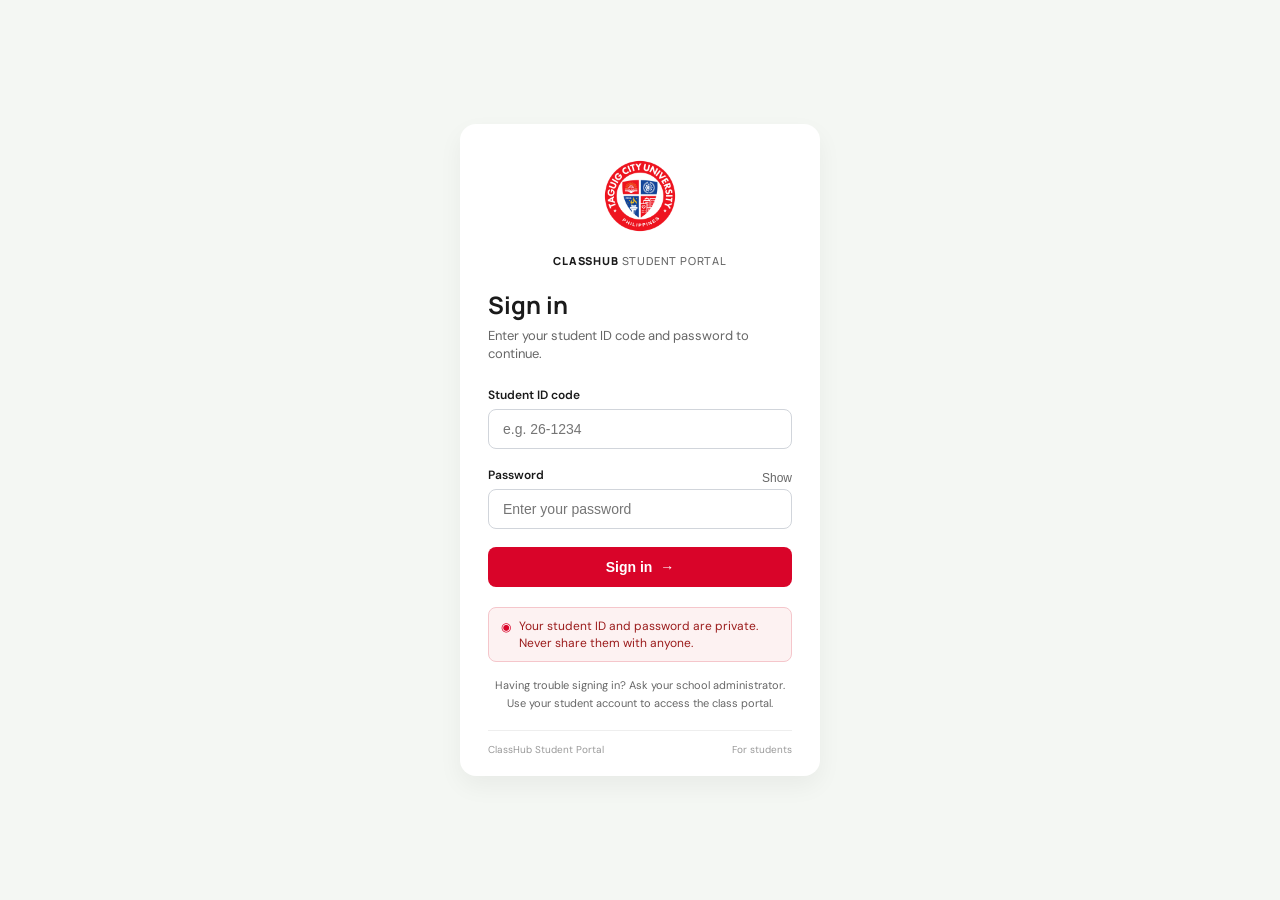
==== commit 3522374f: "Update index.html" ====
--- a/index.htm
+++ b/index.htm
@@ -1,116 +1,330 @@
 <!DOCTYPE html>
 <html lang="en">
 <head>
-	<meta charset="UTF-8">
-	<meta name="viewport" content="width=device-width, initial-scale=1.0">
-	<meta name="theme-color" content="#f4f7f3">
-	<title>Student Portal | Sign in</title>
-	<link rel="preconnect" href="https://fonts.googleapis.com">
-	<link rel="preconnect" href="https://fonts.gstatic.com" crossorigin>
-	<link href="https://fonts.googleapis.com/css2?family=DM+Sans:wght@400;500;600;700&family=Manrope:wght@500;600;700;800&display=swap" rel="stylesheet">
-	<link rel="stylesheet" href="login.css">
+        <meta charset="UTF-8">
+        <meta name="viewport" content="width=device-width, initial-scale=1.0">
+        <meta name="theme-color" content="#f4f7f3">
+        <title>Student Portal | Sign in</title>
+        <link rel="preconnect" href="https://fonts.googleapis.com">
+        <link rel="preconnect" href="https://fonts.gstatic.com" crossorigin>
+        <link href="https://fonts.googleapis.com/css2?family=DM+Sans:wght@400;500;600;700&family=Manrope:wght@500;600;700;800&display=swap" rel="stylesheet">
+        
+        <style>
+                :root {
+                        --tcu-red: #d90429;
+                        --tcu-red-dark: #b80423;
+                        --tcu-red-light: #fdf2f2;
+                        --tcu-red-border: #f5c6cb;
+                        --text-primary: #1a1a1a;
+                        --text-muted: #666666;
+                        --bg-page: #f4f7f3;
+                }
+
+                body {
+                        margin: 0;
+                        padding: 0;
+                        font-family: 'DM Sans', -apple-system, BlinkMacSystemFont, "Segoe UI", Roboto, sans-serif;
+                        background-color: var(--bg-page);
+                        display: flex;
+                        justify-content: center;
+                        align-items: center;
+                        min-height: 100vh;
+                }
+
+                .portal-shell {
+                        width: 100%;
+                        max-width: 400px;
+                        padding: 20px;
+                        box-sizing: border-box;
+                }
+
+                .form-panel {
+                        background: #ffffff;
+                        border-radius: 16px;
+                        box-shadow: 0 10px 25px rgba(0, 0, 0, 0.05);
+                        padding: 32px 28px 20px 28px;
+                }
+
+                .logo-wrap {
+                        text-align: center;
+                        margin-bottom: 12px;
+                }
+
+                .school-logo {
+                        width: 80px;
+                        height: 80px;
+                        object-fit: contain;
+                }
+
+                .portal-brand {
+                        font-family: 'Manrope', sans-serif;
+                        font-size: 11px;
+                        font-weight: 800;
+                        letter-spacing: 0.8px;
+                        color: var(--text-primary);
+                        text-align: center;
+                        margin-top: 0;
+                        margin-bottom: 20px;
+                }
+
+                .portal-brand span {
+                        font-weight: 500;
+                        color: var(--text-muted);
+                }
+
+                .form-heading h1 {
+                        font-family: 'Manrope', sans-serif;
+                        font-size: 24px;
+                        font-weight: 700;
+                        margin: 0 0 6px 0;
+                        color: var(--text-primary);
+                }
+
+                .form-heading p {
+                        font-size: 13px;
+                        color: var(--text-muted);
+                        margin-top: 0;
+                        margin-bottom: 24px;
+                        line-height: 1.4;
+                }
+
+                .field-group {
+                        margin-bottom: 18px;
+                }
+
+                .field-group label {
+                        display: block;
+                        font-size: 12px;
+                        font-weight: 600;
+                        color: var(--text-primary);
+                        margin-bottom: 6px;
+                }
+
+                .label-row {
+                        display: flex;
+                        justify-content: space-between;
+                        align-items: center;
+                }
+
+                .text-control {
+                        background: none;
+                        border: none;
+                        font-size: 12px;
+                        color: var(--text-muted);
+                        cursor: pointer;
+                        padding: 0;
+                }
+
+                .text-control:hover {
+                        color: var(--tcu-red);
+                }
+
+                input[type="text"],
+                input[type="password"] {
+                        width: 100%;
+                        padding: 11px 14px;
+                        border: 1px solid #d1d5db;
+                        border-radius: 8px;
+                        font-size: 14px;
+                        box-sizing: border-box;
+                        outline: none;
+                        transition: border-color 0.2s, box-shadow 0.2s;
+                }
+
+                /* TCU Red Border pag nag-focus sa input */
+                input[type="text"]:focus,
+                input[type="password"]:focus {
+                        border-color: var(--tcu-red);
+                        box-shadow: 0 0 0 3px rgba(217, 4, 41, 0.1);
+                }
+
+                /* TCU Red Submit Button */
+                .submit-button {
+                        width: 100%;
+                        background-color: var(--tcu-red);
+                        color: #ffffff;
+                        border: none;
+                        border-radius: 8px;
+                        padding: 12px;
+                        font-size: 14px;
+                        font-weight: 600;
+                        cursor: pointer;
+                        display: flex;
+                        justify-content: center;
+                        align-items: center;
+                        gap: 8px;
+                        margin-top: 10px;
+                        transition: background-color 0.2s;
+                }
+
+                .submit-button:hover {
+                        background-color: var(--tcu-red-dark);
+                }
+
+                .submit-button:disabled {
+                        background-color: #e5e7eb;
+                        color: #9ca3af;
+                        cursor: not-allowed;
+                }
+
+                .form-message {
+                        font-size: 12px;
+                        color: var(--tcu-red);
+                        margin-top: 10px;
+                        text-align: center;
+                }
+
+                /* Security Note Styling */
+                .security-note {
+                        background-color: var(--tcu-red-light);
+                        border: 1px solid var(--tcu-red-border);
+                        border-radius: 8px;
+                        padding: 10px 12px;
+                        display: flex;
+                        align-items: flex-start;
+                        gap: 8px;
+                        margin-top: 20px;
+                        margin-bottom: 16px;
+                }
+
+                .security-note .lock-icon {
+                        color: var(--tcu-red);
+                        font-size: 12px;
+                        margin-top: 1px;
+                }
+
+                .security-note p {
+                        margin: 0;
+                        font-size: 12px;
+                        color: #9b1c1c;
+                        line-height: 1.4;
+                }
+
+                .help-copy, .demo-note {
+                        font-size: 11px;
+                        color: var(--text-muted);
+                        text-align: center;
+                        margin: 4px 0;
+                }
+
+                .page-footer {
+                        display: flex;
+                        justify-content: space-between;
+                        margin-top: 20px;
+                        padding-top: 12px;
+                        border-top: 1px solid #eeeeee;
+                        font-size: 10px;
+                        color: #999999;
+                }
+        </style>
 </head>
 <body>
-	<main class="portal-shell">
-		<section class="form-panel" id="sign-in" aria-labelledby="form-title">
-			<div class="form-wrap">
-				<p class="portal-brand">CLASSHUB <span>STUDENT PORTAL</span></p>
-				<div class="form-heading">
-					<h1 id="form-title">Sign in</h1>
-					<p>Enter your student ID code and password to continue.</p>
-				</div>
-
-				<form id="studentLogin" novalidate>
-					<div class="field-group">
-						<label for="studentId">Student ID code</label>
-						<input id="studentId" name="studentId" type="text" autocomplete="username" placeholder="e.g. 26-1234" required>
-					</div>
-
-					<div class="field-group">
-						<div class="label-row">
-							<label for="studentPassword">Password</label>
-							<button class="text-control" id="togglePassword" type="button" aria-controls="studentPassword" aria-pressed="false">Show</button>
-						</div>
-						<input id="studentPassword" name="password" type="password" autocomplete="current-password" placeholder="Enter your password" required>
-					</div>
-
-					<button class="submit-button" type="submit">
-						<span>Sign in</span>
-						<span class="button-arrow" aria-hidden="true">&#8594;</span>
-					</button>
-					<p class="form-message" id="formMessage" role="status" aria-live="polite"></p>
-				</form>
-
-				<div class="security-note">
-					<span class="lock-icon" aria-hidden="true">&#9673;</span>
-					<p>Your student ID and password are private. Never share them with anyone.</p>
-				</div>
-				<p class="help-copy">Having trouble signing in? Ask your school administrator.</p>
-				<p class="demo-note">Use your student account to access the class portal.</p>
-			</div>
-			<footer class="page-footer"><span>ClassHub Student Portal</span><span>For students</span></footer>
-		</section>
-	</main>
-
-	<script>
-		const passwordInput = document.getElementById("studentPassword");
-		const visibilityButton = document.getElementById("togglePassword");
-		const loginForm = document.getElementById("studentLogin");
-		const formMessage = document.getElementById("formMessage");
-		const offlineAlertKey = "classhub-offline-session-ended";
-
-		try {
-			if (sessionStorage.getItem(offlineAlertKey) === "true") {
-				sessionStorage.removeItem(offlineAlertKey);
-				alert("Session Terminated: Offline for 30 seconds.\nLogging out...");
-			}
-		} catch {
-			// Sign-in remains available when session storage is disabled.
-		}
-
-		visibilityButton.addEventListener("click", () => {
-			const revealPassword = passwordInput.type === "password";
-			passwordInput.type = revealPassword ? "text" : "password";
-			visibilityButton.textContent = revealPassword ? "Hide" : "Show";
-			visibilityButton.setAttribute("aria-pressed", String(revealPassword));
-		});
-
-		loginForm.addEventListener("submit", event => {
-			event.preventDefault();
-			if (!loginForm.reportValidity()) return;
-			formMessage.textContent = "";
-			if (window.location.protocol === "file:") {
-				formMessage.textContent = "Open the portal at http://127.0.0.1:8000/ so the sign-in server can verify your account.";
-				return;
-			}
-			const submitButton = loginForm.querySelector(".submit-button");
-			submitButton.disabled = true;
-			fetch("/api/login", {
-				method: "POST",
-				headers: { "Content-Type": "application/json" },
-				body: JSON.stringify({
-					studentId: document.getElementById("studentId").value,
-					password: passwordInput.value
-				})
-			})
-				.then(async response => {
-					const contentType = response.headers.get("content-type") || "";
-					if (!contentType.includes("application/json")) {
-						throw new Error("The sign-in server returned an unexpected response. Open the portal at http://127.0.0.1:8000/ and try again.");
-					}
-					const result = await response.json().catch(() => {
-						throw new Error("The sign-in server returned an invalid response. Restart the server and try again.");
-					});
-					if (!response.ok) throw new Error(result.error || "Sign-in failed.");
-					window.location.assign("/qwe.html");
-				})
-				.catch(error => {
-					formMessage.textContent = error.message === "Failed to fetch"
-						? "Unable to reach the sign-in server. Start the ClassHub server and try again."
-						: error.message;
-					submitButton.disabled = false;
-				});
-		});
-	</script>
+        <main class="portal-shell">
+                <section class="form-panel" id="sign-in" aria-labelledby="form-title">
+                        <div class="form-wrap">
+                                <!-- TCU LOGO -->
+                                <div class="logo-wrap">
+                                        <img src="TCU LOGO.png" alt="Taguig City University Logo" class="school-logo">
+                                </div>
+
+                                <p class="portal-brand">CLASSHUB <span>STUDENT PORTAL</span></p>
+                                
+                                <div class="form-heading">
+                                        <h1 id="form-title">Sign in</h1>
+                                        <p>Enter your student ID code and password to continue.</p>
+                                </div>
+
+                                <form id="studentLogin" novalidate>
+                                        <div class="field-group">
+                                                <label for="studentId">Student ID code</label>
+                                                <input id="studentId" name="studentId" type="text" autocomplete="username" placeholder="e.g. 26-1234" required>
+                                        </div>
+
+                                        <div class="field-group">
+                                                <div class="label-row">
+                                                        <label for="studentPassword">Password</label>
+                                                        <button class="text-control" id="togglePassword" type="button" aria-controls="studentPassword" aria-pressed="false">Show</button>
+                                                </div>
+                                                <input id="studentPassword" name="password" type="password" autocomplete="current-password" placeholder="Enter your password" required>
+                                        </div>
+
+                                        <button class="submit-button" type="submit">
+                                                <span>Sign in</span>
+                                                <span class="button-arrow" aria-hidden="true">&#8594;</span>
+                                        </button>
+                                        <p class="form-message" id="formMessage" role="status" aria-live="polite"></p>
+                                </form>
+
+                                <div class="security-note">
+                                        <span class="lock-icon" aria-hidden="true">&#9673;</span>
+                                        <p>Your student ID and password are private. Never share them with anyone.</p>
+                                </div>
+                                <p class="help-copy">Having trouble signing in? Ask your school administrator.</p>
+                                <p class="demo-note">Use your student account to access the class portal.</p>
+                        </div>
+                        <footer class="page-footer"><span>ClassHub Student Portal</span><span>For students</span></footer>
+                </section>
+        </main>
+
+        <script>
+                const passwordInput = document.getElementById("studentPassword");
+                const visibilityButton = document.getElementById("togglePassword");
+                const loginForm = document.getElementById("studentLogin");
+                const formMessage = document.getElementById("formMessage");
+                const offlineAlertKey = "classhub-offline-session-ended";
+
+                try {
+                        if (sessionStorage.getItem(offlineAlertKey) === "true") {
+                                sessionStorage.removeItem(offlineAlertKey);
+                                alert("Session Terminated: Offline for 30 seconds.\nLogging out...");
+                        }
+                } catch {
+                        // Sign-in remains available when session storage is disabled.
+                }
+
+                visibilityButton.addEventListener("click", () => {
+                        const revealPassword = passwordInput.type === "password";
+                        passwordInput.type = revealPassword ? "text" : "password";
+                        visibilityButton.textContent = revealPassword ? "Hide" : "Show";
+                        visibilityButton.setAttribute("aria-pressed", String(revealPassword));
+                });
+
+                loginForm.addEventListener("submit", event => {
+                        event.preventDefault();
+                        if (!loginForm.reportValidity()) return;
+                        formMessage.textContent = "";
+                        if (window.location.protocol === "file:") {
+                                formMessage.textContent = "Open the portal at http://127.0.0.1:8000/ so the sign-in server can verify your account.";
+                                return;
+                        }
+                        const submitButton = loginForm.querySelector(".submit-button");
+                        submitButton.disabled = true;
+                        fetch("/api/login", {
+                                method: "POST",
+                                headers: { "Content-Type": "application/json" },
+                                body: JSON.stringify({
+                                        studentId: document.getElementById("studentId").value,
+                                        password: passwordInput.value
+                                })
+                        })
+                                .then(async response => {
+                                        const contentType = response.headers.get("content-type") || "";
+                                        if (!contentType.includes("application/json")) {
+                                                throw new Error("The sign-in server returned an unexpected response. Open the portal at http://127.0.0.1:8000/ and try again.");
+                                        }
+                                        const result = await response.json().catch(() => {
+                                                throw new Error("The sign-in server returned an invalid response. Restart the server and try again.");
+                                        });
+                                        if (!response.ok) throw new Error(result.error || "Sign-in failed.");
+                                        window.location.assign("/qwe.html");
+                                })
+                                .catch(error => {
+                                        formMessage.textContent = error.message === "Failed to fetch"
+                                                ? "Unable to reach the sign-in server. Start the ClassHub server and try again."
+                                                : error.message;
+                                        submitButton.disabled = false;
+                                });
+                });
+        </script>
 </body>
 </html>
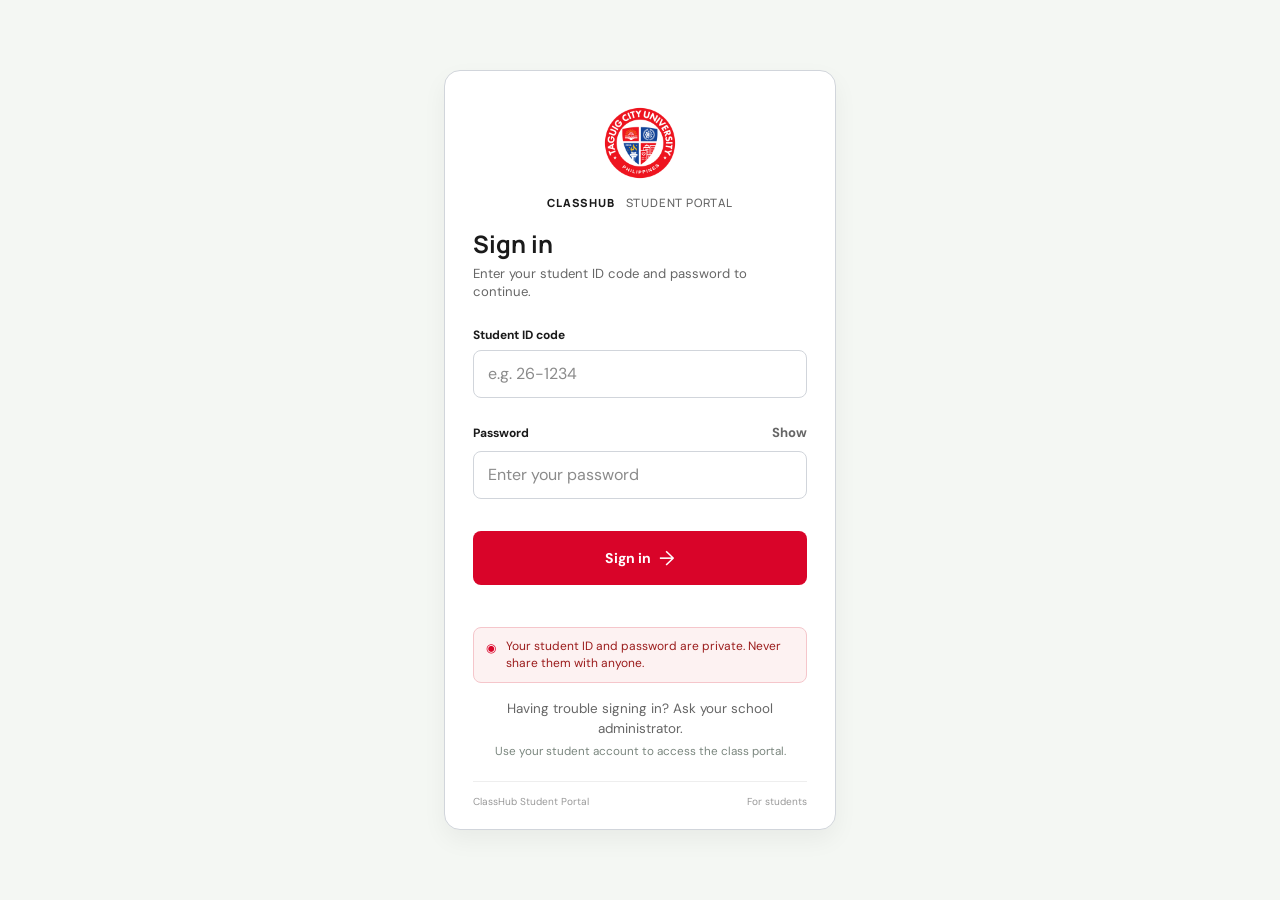
==== commit 578d3d69: "Add files via upload" ====
--- a/index.htm
+++ b/index.htm
@@ -1,330 +1,88 @@
 <!DOCTYPE html>
 <html lang="en">
 <head>
-        <meta charset="UTF-8">
-        <meta name="viewport" content="width=device-width, initial-scale=1.0">
-        <meta name="theme-color" content="#f4f7f3">
-        <title>Student Portal | Sign in</title>
-        <link rel="preconnect" href="https://fonts.googleapis.com">
-        <link rel="preconnect" href="https://fonts.gstatic.com" crossorigin>
-        <link href="https://fonts.googleapis.com/css2?family=DM+Sans:wght@400;500;600;700&family=Manrope:wght@500;600;700;800&display=swap" rel="stylesheet">
-        
-        <style>
-                :root {
-                        --tcu-red: #d90429;
-                        --tcu-red-dark: #b80423;
-                        --tcu-red-light: #fdf2f2;
-                        --tcu-red-border: #f5c6cb;
-                        --text-primary: #1a1a1a;
-                        --text-muted: #666666;
-                        --bg-page: #f4f7f3;
-                }
-
-                body {
-                        margin: 0;
-                        padding: 0;
-                        font-family: 'DM Sans', -apple-system, BlinkMacSystemFont, "Segoe UI", Roboto, sans-serif;
-                        background-color: var(--bg-page);
-                        display: flex;
-                        justify-content: center;
-                        align-items: center;
-                        min-height: 100vh;
-                }
-
-                .portal-shell {
-                        width: 100%;
-                        max-width: 400px;
-                        padding: 20px;
-                        box-sizing: border-box;
-                }
-
-                .form-panel {
-                        background: #ffffff;
-                        border-radius: 16px;
-                        box-shadow: 0 10px 25px rgba(0, 0, 0, 0.05);
-                        padding: 32px 28px 20px 28px;
-                }
-
-                .logo-wrap {
-                        text-align: center;
-                        margin-bottom: 12px;
-                }
-
-                .school-logo {
-                        width: 80px;
-                        height: 80px;
-                        object-fit: contain;
-                }
-
-                .portal-brand {
-                        font-family: 'Manrope', sans-serif;
-                        font-size: 11px;
-                        font-weight: 800;
-                        letter-spacing: 0.8px;
-                        color: var(--text-primary);
-                        text-align: center;
-                        margin-top: 0;
-                        margin-bottom: 20px;
-                }
-
-                .portal-brand span {
-                        font-weight: 500;
-                        color: var(--text-muted);
-                }
-
-                .form-heading h1 {
-                        font-family: 'Manrope', sans-serif;
-                        font-size: 24px;
-                        font-weight: 700;
-                        margin: 0 0 6px 0;
-                        color: var(--text-primary);
-                }
-
-                .form-heading p {
-                        font-size: 13px;
-                        color: var(--text-muted);
-                        margin-top: 0;
-                        margin-bottom: 24px;
-                        line-height: 1.4;
-                }
-
-                .field-group {
-                        margin-bottom: 18px;
-                }
-
-                .field-group label {
-                        display: block;
-                        font-size: 12px;
-                        font-weight: 600;
-                        color: var(--text-primary);
-                        margin-bottom: 6px;
-                }
-
-                .label-row {
-                        display: flex;
-                        justify-content: space-between;
-                        align-items: center;
-                }
-
-                .text-control {
-                        background: none;
-                        border: none;
-                        font-size: 12px;
-                        color: var(--text-muted);
-                        cursor: pointer;
-                        padding: 0;
-                }
-
-                .text-control:hover {
-                        color: var(--tcu-red);
-                }
-
-                input[type="text"],
-                input[type="password"] {
-                        width: 100%;
-                        padding: 11px 14px;
-                        border: 1px solid #d1d5db;
-                        border-radius: 8px;
-                        font-size: 14px;
-                        box-sizing: border-box;
-                        outline: none;
-                        transition: border-color 0.2s, box-shadow 0.2s;
-                }
-
-                /* TCU Red Border pag nag-focus sa input */
-                input[type="text"]:focus,
-                input[type="password"]:focus {
-                        border-color: var(--tcu-red);
-                        box-shadow: 0 0 0 3px rgba(217, 4, 41, 0.1);
-                }
-
-                /* TCU Red Submit Button */
-                .submit-button {
-                        width: 100%;
-                        background-color: var(--tcu-red);
-                        color: #ffffff;
-                        border: none;
-                        border-radius: 8px;
-                        padding: 12px;
-                        font-size: 14px;
-                        font-weight: 600;
-                        cursor: pointer;
-                        display: flex;
-                        justify-content: center;
-                        align-items: center;
-                        gap: 8px;
-                        margin-top: 10px;
-                        transition: background-color 0.2s;
-                }
-
-                .submit-button:hover {
-                        background-color: var(--tcu-red-dark);
-                }
-
-                .submit-button:disabled {
-                        background-color: #e5e7eb;
-                        color: #9ca3af;
-                        cursor: not-allowed;
-                }
-
-                .form-message {
-                        font-size: 12px;
-                        color: var(--tcu-red);
-                        margin-top: 10px;
-                        text-align: center;
-                }
-
-                /* Security Note Styling */
-                .security-note {
-                        background-color: var(--tcu-red-light);
-                        border: 1px solid var(--tcu-red-border);
-                        border-radius: 8px;
-                        padding: 10px 12px;
-                        display: flex;
-                        align-items: flex-start;
-                        gap: 8px;
-                        margin-top: 20px;
-                        margin-bottom: 16px;
-                }
-
-                .security-note .lock-icon {
-                        color: var(--tcu-red);
-                        font-size: 12px;
-                        margin-top: 1px;
-                }
-
-                .security-note p {
-                        margin: 0;
-                        font-size: 12px;
-                        color: #9b1c1c;
-                        line-height: 1.4;
-                }
-
-                .help-copy, .demo-note {
-                        font-size: 11px;
-                        color: var(--text-muted);
-                        text-align: center;
-                        margin: 4px 0;
-                }
-
-                .page-footer {
-                        display: flex;
-                        justify-content: space-between;
-                        margin-top: 20px;
-                        padding-top: 12px;
-                        border-top: 1px solid #eeeeee;
-                        font-size: 10px;
-                        color: #999999;
-                }
-        </style>
+	<meta charset="UTF-8">
+	<meta name="viewport" content="width=device-width, initial-scale=1.0">
+	<meta name="theme-color" content="#f4f7f3">
+	<title>Student Portal | Sign in</title>
+	<link rel="preconnect" href="https://fonts.googleapis.com">
+	<link rel="preconnect" href="https://fonts.gstatic.com" crossorigin>
+	<link href="https://fonts.googleapis.com/css2?family=DM+Sans:wght@400;500;600;700&family=Manrope:wght@500;600;700;800&display=swap" rel="stylesheet">
+	<link rel="stylesheet" href="login.css">
+	<script src="auth.js" defer></script>
 </head>
 <body>
-        <main class="portal-shell">
-                <section class="form-panel" id="sign-in" aria-labelledby="form-title">
-                        <div class="form-wrap">
-                                <!-- TCU LOGO -->
-                                <div class="logo-wrap">
-                                        <img src="TCU LOGO.png" alt="Taguig City University Logo" class="school-logo">
-                                </div>
+	<main class="portal-shell">
+		<section class="form-panel" id="sign-in" aria-labelledby="form-title">
+			<div class="form-wrap">
+				<div class="logo-wrap">
+					<img class="school-logo" src="TCU%20LOGO.png" alt="Taguig City University logo">
+				</div>
+				<p class="portal-brand">CLASSHUB <span>STUDENT PORTAL</span></p>
+				<div class="form-heading">
+					<h1 id="form-title">Sign in</h1>
+					<p>Enter your student ID code and password to continue.</p>
+				</div>
 
-                                <p class="portal-brand">CLASSHUB <span>STUDENT PORTAL</span></p>
-                                
-                                <div class="form-heading">
-                                        <h1 id="form-title">Sign in</h1>
-                                        <p>Enter your student ID code and password to continue.</p>
-                                </div>
+				<form id="studentLogin" novalidate>
+					<div class="field-group">
+						<label for="studentId">Student ID code</label>
+						<input id="studentId" name="studentId" type="text" autocomplete="username" placeholder="e.g. 26-1234" required>
+					</div>
 
-                                <form id="studentLogin" novalidate>
-                                        <div class="field-group">
-                                                <label for="studentId">Student ID code</label>
-                                                <input id="studentId" name="studentId" type="text" autocomplete="username" placeholder="e.g. 26-1234" required>
-                                        </div>
+					<div class="field-group">
+						<div class="label-row">
+							<label for="studentPassword">Password</label>
+							<button class="text-control" id="togglePassword" type="button" aria-controls="studentPassword" aria-pressed="false">Show</button>
+						</div>
+						<input id="studentPassword" name="password" type="password" autocomplete="current-password" placeholder="Enter your password" required>
+					</div>
 
-                                        <div class="field-group">
-                                                <div class="label-row">
-                                                        <label for="studentPassword">Password</label>
-                                                        <button class="text-control" id="togglePassword" type="button" aria-controls="studentPassword" aria-pressed="false">Show</button>
-                                                </div>
-                                                <input id="studentPassword" name="password" type="password" autocomplete="current-password" placeholder="Enter your password" required>
-                                        </div>
+					<button class="submit-button" type="submit">
+						<span>Sign in</span>
+						<span class="button-arrow" aria-hidden="true">&#8594;</span>
+					</button>
+					<p class="form-message" id="formMessage" role="status" aria-live="polite"></p>
+				</form>
 
-                                        <button class="submit-button" type="submit">
-                                                <span>Sign in</span>
-                                                <span class="button-arrow" aria-hidden="true">&#8594;</span>
-                                        </button>
-                                        <p class="form-message" id="formMessage" role="status" aria-live="polite"></p>
-                                </form>
+				<div class="security-note">
+					<span class="lock-icon" aria-hidden="true">&#9673;</span>
+					<p>Your student ID and password are private. Never share them with anyone.</p>
+				</div>
+				<p class="help-copy">Having trouble signing in? Ask your school administrator.</p>
+				<p class="demo-note">Use your student account to access the class portal.</p>
+			</div>
+			<footer class="page-footer"><span>ClassHub Student Portal</span><span>For students</span></footer>
+		</section>
+	</main>
 
-                                <div class="security-note">
-                                        <span class="lock-icon" aria-hidden="true">&#9673;</span>
-                                        <p>Your student ID and password are private. Never share them with anyone.</p>
-                                </div>
-                                <p class="help-copy">Having trouble signing in? Ask your school administrator.</p>
-                                <p class="demo-note">Use your student account to access the class portal.</p>
-                        </div>
-                        <footer class="page-footer"><span>ClassHub Student Portal</span><span>For students</span></footer>
-                </section>
-        </main>
+	<script>
+		const passwordInput = document.getElementById("studentPassword");
+		const visibilityButton = document.getElementById("togglePassword");
+		const loginForm = document.getElementById("studentLogin");
+		const formMessage = document.getElementById("formMessage");
+		visibilityButton.addEventListener("click", () => {
+			const revealPassword = passwordInput.type === "password";
+			passwordInput.type = revealPassword ? "text" : "password";
+			visibilityButton.textContent = revealPassword ? "Hide" : "Show";
+			visibilityButton.setAttribute("aria-pressed", String(revealPassword));
+		});
 
-        <script>
-                const passwordInput = document.getElementById("studentPassword");
-                const visibilityButton = document.getElementById("togglePassword");
-                const loginForm = document.getElementById("studentLogin");
-                const formMessage = document.getElementById("formMessage");
-                const offlineAlertKey = "classhub-offline-session-ended";
-
-                try {
-                        if (sessionStorage.getItem(offlineAlertKey) === "true") {
-                                sessionStorage.removeItem(offlineAlertKey);
-                                alert("Session Terminated: Offline for 30 seconds.\nLogging out...");
-                        }
-                } catch {
-                        // Sign-in remains available when session storage is disabled.
-                }
-
-                visibilityButton.addEventListener("click", () => {
-                        const revealPassword = passwordInput.type === "password";
-                        passwordInput.type = revealPassword ? "text" : "password";
-                        visibilityButton.textContent = revealPassword ? "Hide" : "Show";
-                        visibilityButton.setAttribute("aria-pressed", String(revealPassword));
-                });
-
-                loginForm.addEventListener("submit", event => {
-                        event.preventDefault();
-                        if (!loginForm.reportValidity()) return;
-                        formMessage.textContent = "";
-                        if (window.location.protocol === "file:") {
-                                formMessage.textContent = "Open the portal at http://127.0.0.1:8000/ so the sign-in server can verify your account.";
-                                return;
-                        }
-                        const submitButton = loginForm.querySelector(".submit-button");
-                        submitButton.disabled = true;
-                        fetch("/api/login", {
-                                method: "POST",
-                                headers: { "Content-Type": "application/json" },
-                                body: JSON.stringify({
-                                        studentId: document.getElementById("studentId").value,
-                                        password: passwordInput.value
-                                })
-                        })
-                                .then(async response => {
-                                        const contentType = response.headers.get("content-type") || "";
-                                        if (!contentType.includes("application/json")) {
-                                                throw new Error("The sign-in server returned an unexpected response. Open the portal at http://127.0.0.1:8000/ and try again.");
-                                        }
-                                        const result = await response.json().catch(() => {
-                                                throw new Error("The sign-in server returned an invalid response. Restart the server and try again.");
-                                        });
-                                        if (!response.ok) throw new Error(result.error || "Sign-in failed.");
-                                        window.location.assign("/qwe.html");
-                                })
-                                .catch(error => {
-                                        formMessage.textContent = error.message === "Failed to fetch"
-                                                ? "Unable to reach the sign-in server. Start the ClassHub server and try again."
-                                                : error.message;
-                                        submitButton.disabled = false;
-                                });
-                });
-        </script>
+		loginForm.addEventListener("submit", event => {
+			event.preventDefault();
+			if (!loginForm.reportValidity()) return;
+			formMessage.textContent = "";
+			const result = window.ClassHubAuth.login(
+				document.getElementById("studentId").value,
+				passwordInput.value
+			);
+			if (result === "redirecting") return;
+			if (!result) {
+				formMessage.textContent = "Student ID code or password is incorrect.";
+				return;
+			}
+			window.location.assign("qwe.html");
+		});
+	</script>
 </body>
 </html>
--- a/login.css
+++ b/login.css
@@ -0,0 +1,330 @@
+:root {
+  color-scheme: light;
+  --ink: #1a1a1a;
+  --muted: #666;
+  --tcu-red: #d90429;
+  --tcu-red-dark: #b80423;
+  --tcu-red-light: #fdf2f2;
+  --tcu-red-border: #f5c6cb;
+  --canvas: #f4f7f3;
+  --line: #d1d5db;
+  --focus: #d90429;
+}
+
+* {
+  box-sizing: border-box;
+}
+
+body {
+  min-width: 320px;
+  min-height: 100vh;
+  margin: 0;
+  color: var(--ink);
+  background: var(--canvas);
+  font-family: "DM Sans", sans-serif;
+  line-height: 1.5;
+}
+
+button,
+input {
+  font: inherit;
+}
+
+button,
+a {
+  -webkit-tap-highlight-color: transparent;
+}
+
+.portal-shell {
+  display: grid;
+  min-height: 100vh;
+  min-height: 100svh;
+  place-items: center;
+  padding: 24px;
+  margin: 0 auto;
+  width: min(100%, 440px);
+}
+
+.form-panel {
+  width: 100%;
+  padding: 32px 28px 20px;
+  border: 1px solid var(--line);
+  border-radius: 16px;
+  background: #fff;
+  box-shadow: 0 10px 25px rgb(0 0 0 / 5%);
+}
+
+.form-wrap {
+  width: 100%;
+}
+
+.portal-brand {
+  margin: 0 0 20px;
+  color: var(--ink);
+  font: 800 .7rem Manrope, sans-serif;
+  letter-spacing: .8px;
+  text-align: center;
+}
+
+.portal-brand span {
+  margin-left: 8px;
+  color: var(--muted);
+  font-size: .72rem;
+  font-weight: 500;
+}
+
+.logo-wrap {
+  display: grid;
+  justify-items: center;
+  margin-bottom: 12px;
+}
+
+.school-logo {
+  display: block;
+  width: 80px;
+  height: 80px;
+  object-fit: contain;
+}
+
+.form-heading {
+  margin-bottom: 24px;
+}
+
+.form-heading h1 {
+  margin: 0 0 6px;
+  color: var(--ink);
+  font: 700 1.5rem/1.2 Manrope, sans-serif;
+}
+
+.form-heading > p:last-child {
+  margin: 0;
+  color: var(--muted);
+  font-size: .82rem;
+  line-height: 1.4;
+}
+
+#studentLogin {
+  display: grid;
+  gap: 22px;
+}
+
+.field-group {
+  display: grid;
+  gap: 6px;
+}
+
+.field-group label {
+  color: var(--ink);
+  font-size: .75rem;
+  font-weight: 700;
+}
+
+.label-row {
+  display: flex;
+  align-items: center;
+  justify-content: space-between;
+}
+
+.field-group input {
+  width: 100%;
+  min-height: 44px;
+  padding: 11px 14px;
+  border: 1px solid var(--line);
+  border-radius: 8px;
+  outline: none;
+  color: var(--ink);
+  background: #fff;
+  transition: border-color .16s, box-shadow .16s;
+}
+
+.field-group input::placeholder {
+  color: #8b8b8b;
+}
+
+.field-group input:focus-visible {
+  border-color: var(--focus);
+  box-shadow: 0 0 0 3px rgb(217 4 41 / 10%);
+}
+
+.text-control {
+  padding: 3px 0 3px 8px;
+  border: 0;
+  color: var(--muted);
+  background: transparent;
+  font-size: .82rem;
+  font-weight: 700;
+}
+
+.text-control:hover,
+.help-copy a:hover {
+  color: var(--tcu-red);
+  text-decoration: underline;
+}
+
+.submit-button {
+  display: flex;
+  width: 100%;
+  min-height: 46px;
+  align-items: center;
+  justify-content: center;
+  gap: 8px;
+  margin-top: 10px;
+  padding: 12px;
+  border: 0;
+  border-radius: 8px;
+  color: white;
+  background: var(--tcu-red);
+  font-size: .88rem;
+  font-weight: 700;
+  transition: background-color .2s;
+}
+
+.submit-button:hover {
+  background: var(--tcu-red-dark);
+}
+
+.submit-button:disabled {
+  color: #9ca3af;
+  background: #e5e7eb;
+  cursor: not-allowed;
+}
+
+.submit-button:focus-visible,
+.text-control:focus-visible,
+.help-copy a:focus-visible {
+  outline: 3px solid rgb(217 4 41 / 35%);
+  outline-offset: 3px;
+}
+
+.button-arrow {
+  font-size: 1.25rem;
+  font-weight: 400;
+}
+
+.form-message {
+  min-height: 0;
+  margin: 0;
+  color: var(--tcu-red);
+  font-size: .75rem;
+  text-align: center;
+}
+
+.form-message:not(:empty) {
+  padding: 11px 12px;
+  border-left: 3px solid var(--tcu-red);
+  background: var(--tcu-red-light);
+}
+
+.security-note {
+  display: flex;
+  align-items: flex-start;
+  gap: 10px;
+  margin-top: 20px;
+  margin-bottom: 16px;
+  padding: 10px 12px;
+  border: 1px solid var(--tcu-red-border);
+  border-radius: 8px;
+  background: var(--tcu-red-light);
+}
+
+.lock-icon {
+  padding-top: 1px;
+  color: var(--tcu-red);
+  font-size: .75rem;
+}
+
+.security-note p {
+  margin: 0;
+  color: #9b1c1c;
+  font-size: .75rem;
+  line-height: 1.4;
+}
+
+.help-copy {
+  margin: 4px 0;
+  color: var(--muted);
+  font-size: .84rem;
+  text-align: center;
+}
+
+.help-copy a {
+  color: #47795f;
+  font-weight: 700;
+  text-decoration: none;
+}
+
+.demo-note {
+  margin: 4px 0;
+  color: #7b877f;
+  font-size: .73rem;
+  text-align: center;
+}
+
+.page-footer {
+  display: flex;
+  justify-content: space-between;
+  gap: 12px;
+  margin-top: 20px;
+  padding-top: 12px;
+  border-top: 1px solid #eee;
+  color: #999;
+  font-size: .63rem;
+}
+
+@media (max-width: 700px) {
+  .portal-shell {
+    padding: 20px;
+  }
+
+  .form-panel {
+    padding: 28px 24px 20px;
+  }
+
+  .portal-brand {
+    margin-bottom: 20px;
+  }
+
+  .form-heading {
+    margin-bottom: 24px;
+  }
+}
+
+@media (max-width: 380px) {
+  .portal-shell {
+    padding: 12px;
+  }
+
+  .form-panel {
+    padding: 24px 18px;
+  }
+
+  .portal-brand {
+    margin-bottom: 20px;
+  }
+
+  .form-heading {
+    margin-bottom: 20px;
+  }
+
+  #studentLogin {
+    gap: 18px;
+  }
+
+  .security-note {
+    margin-top: 18px;
+  }
+
+  .page-footer {
+    flex-wrap: wrap;
+    font-size: .7rem;
+  }
+}
+
+@media (prefers-reduced-motion: reduce) {
+  *, *::before, *::after {
+    scroll-behavior: auto !important;
+    animation-duration: .01ms !important;
+    animation-iteration-count: 1 !important;
+    transition-duration: .01ms !important;
+  }
+}
